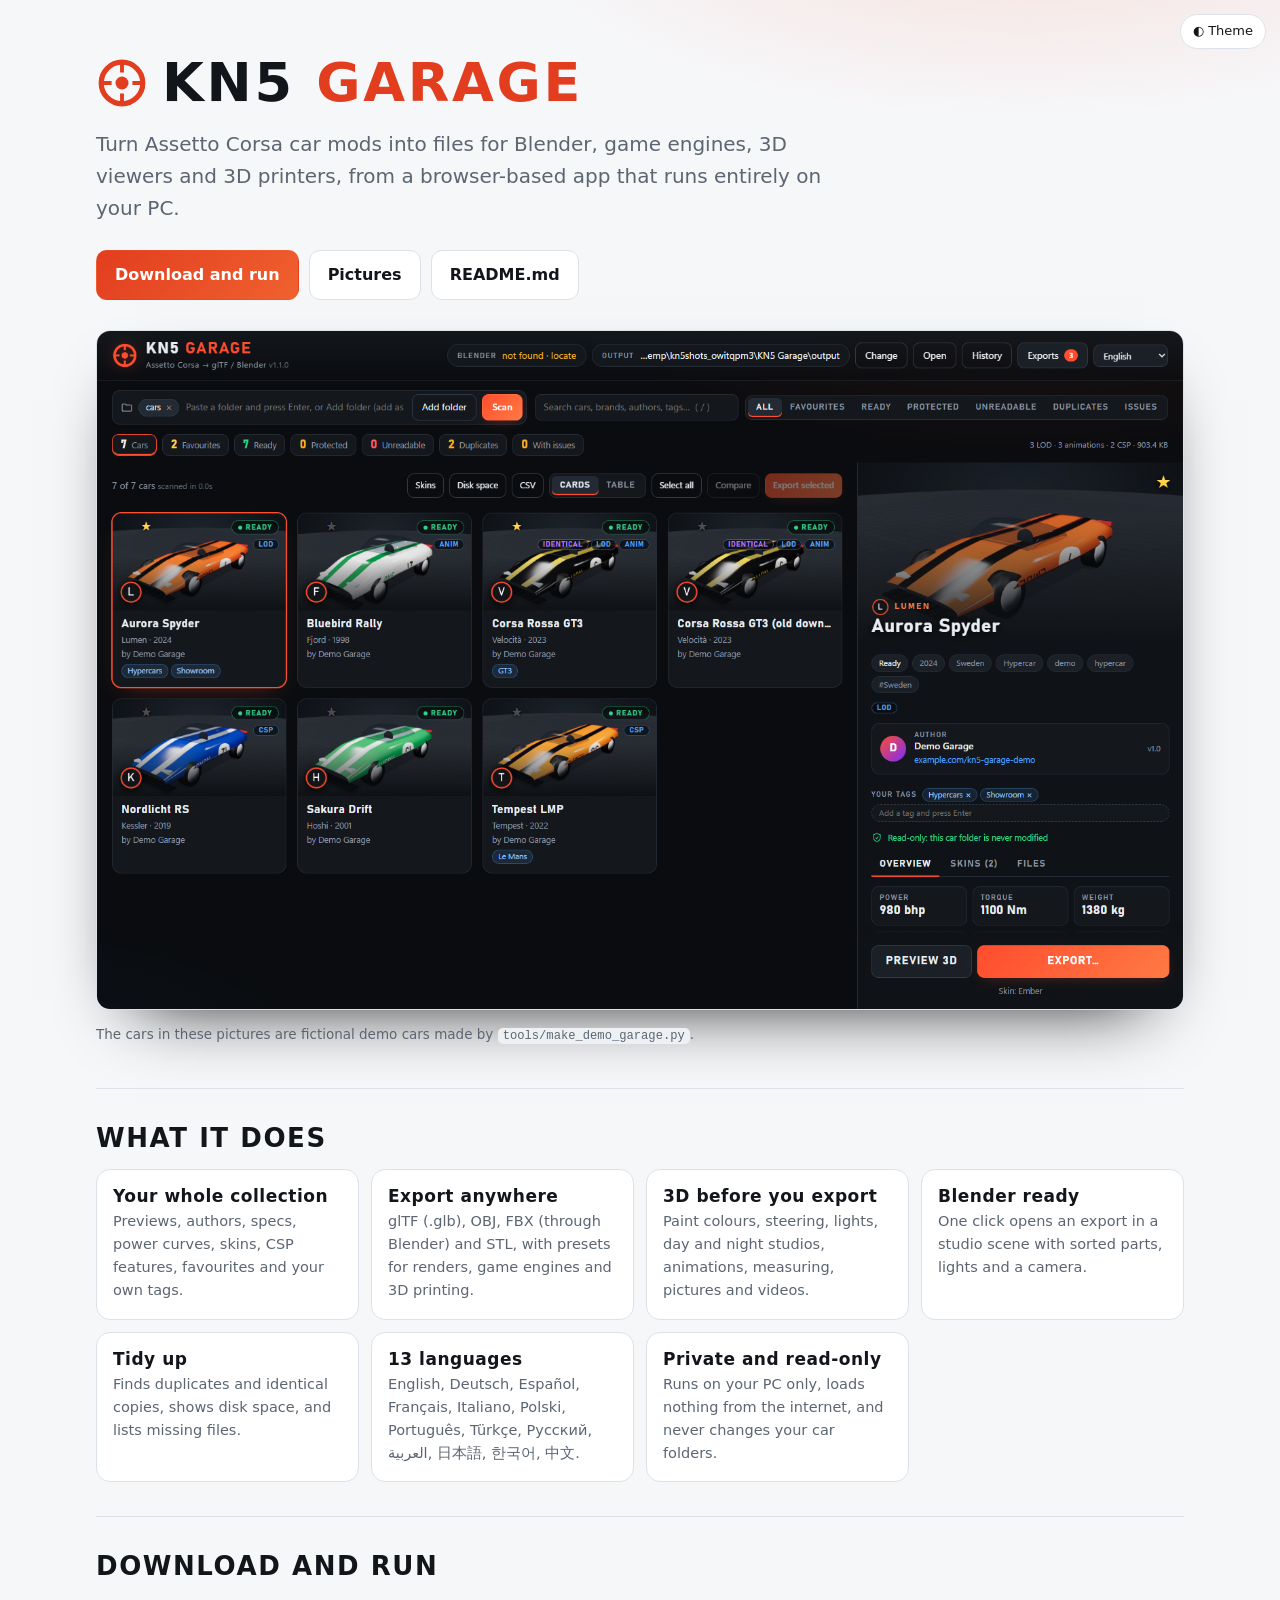
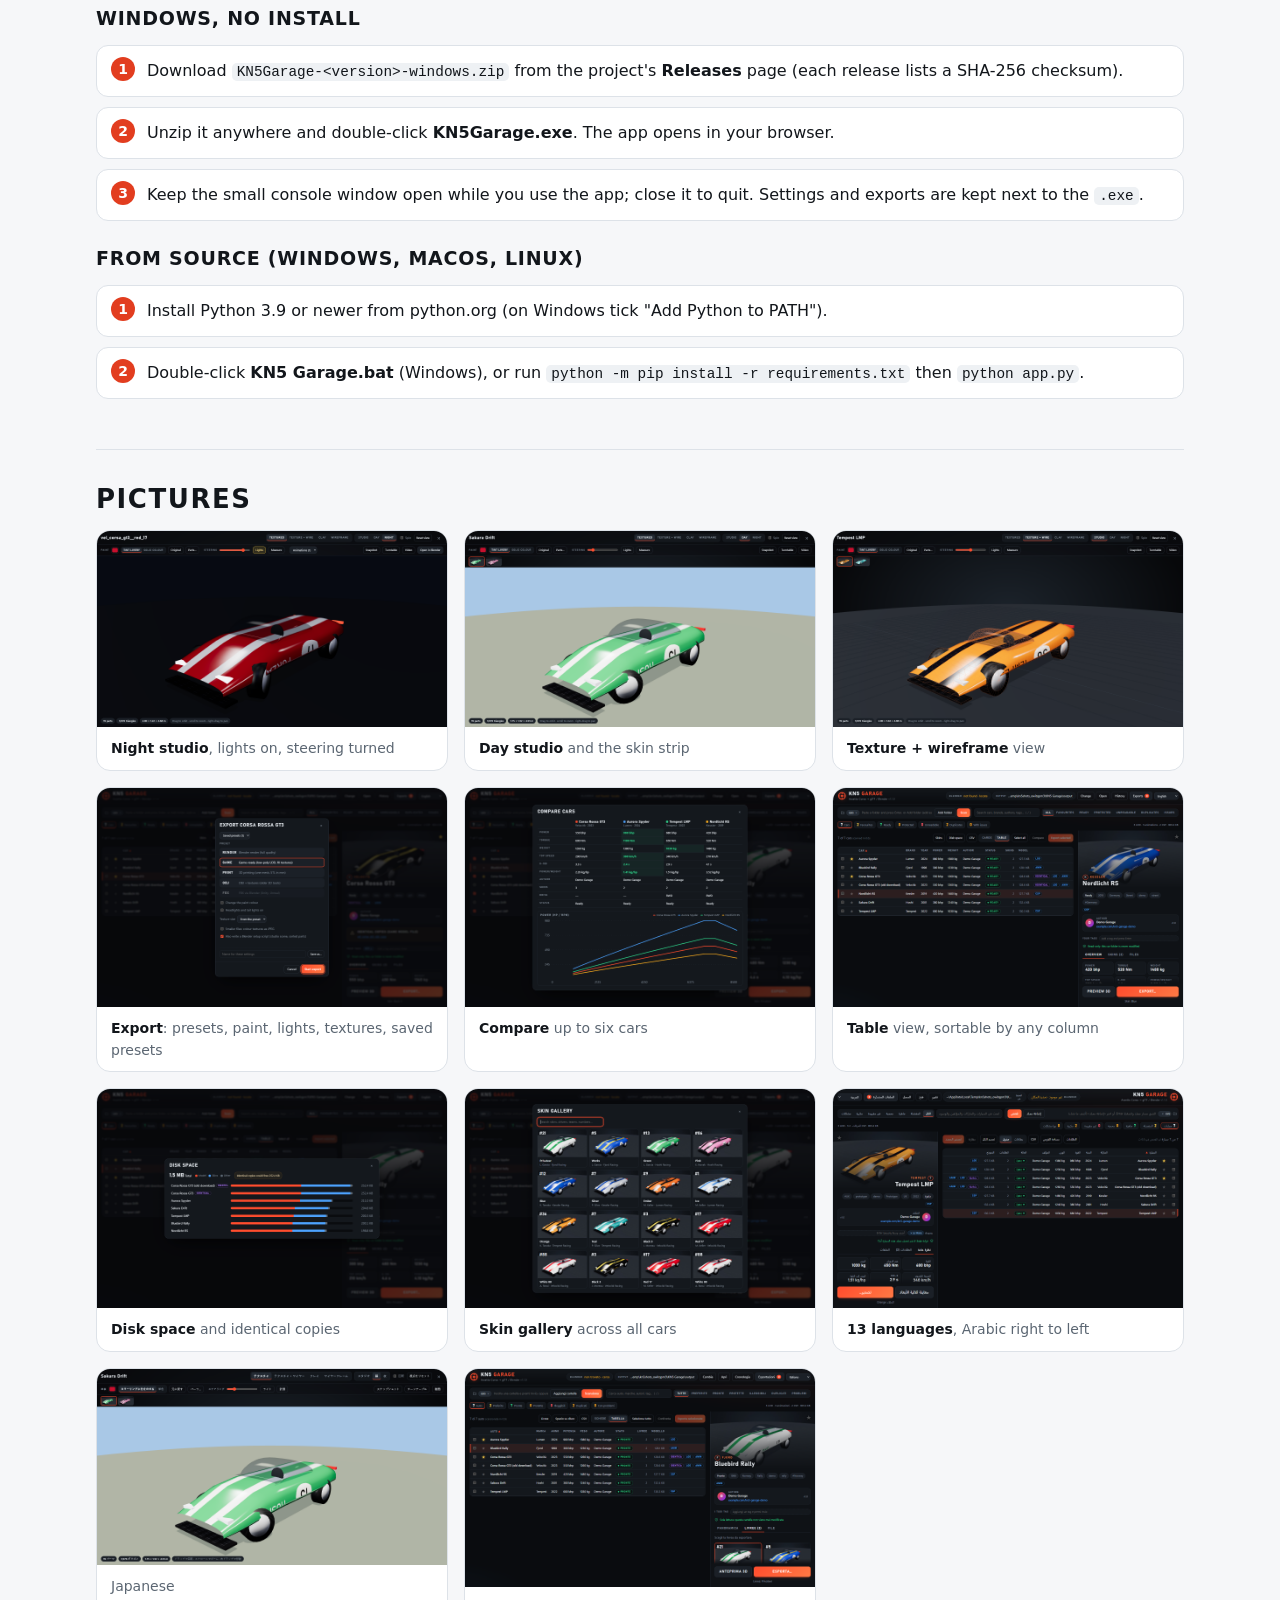
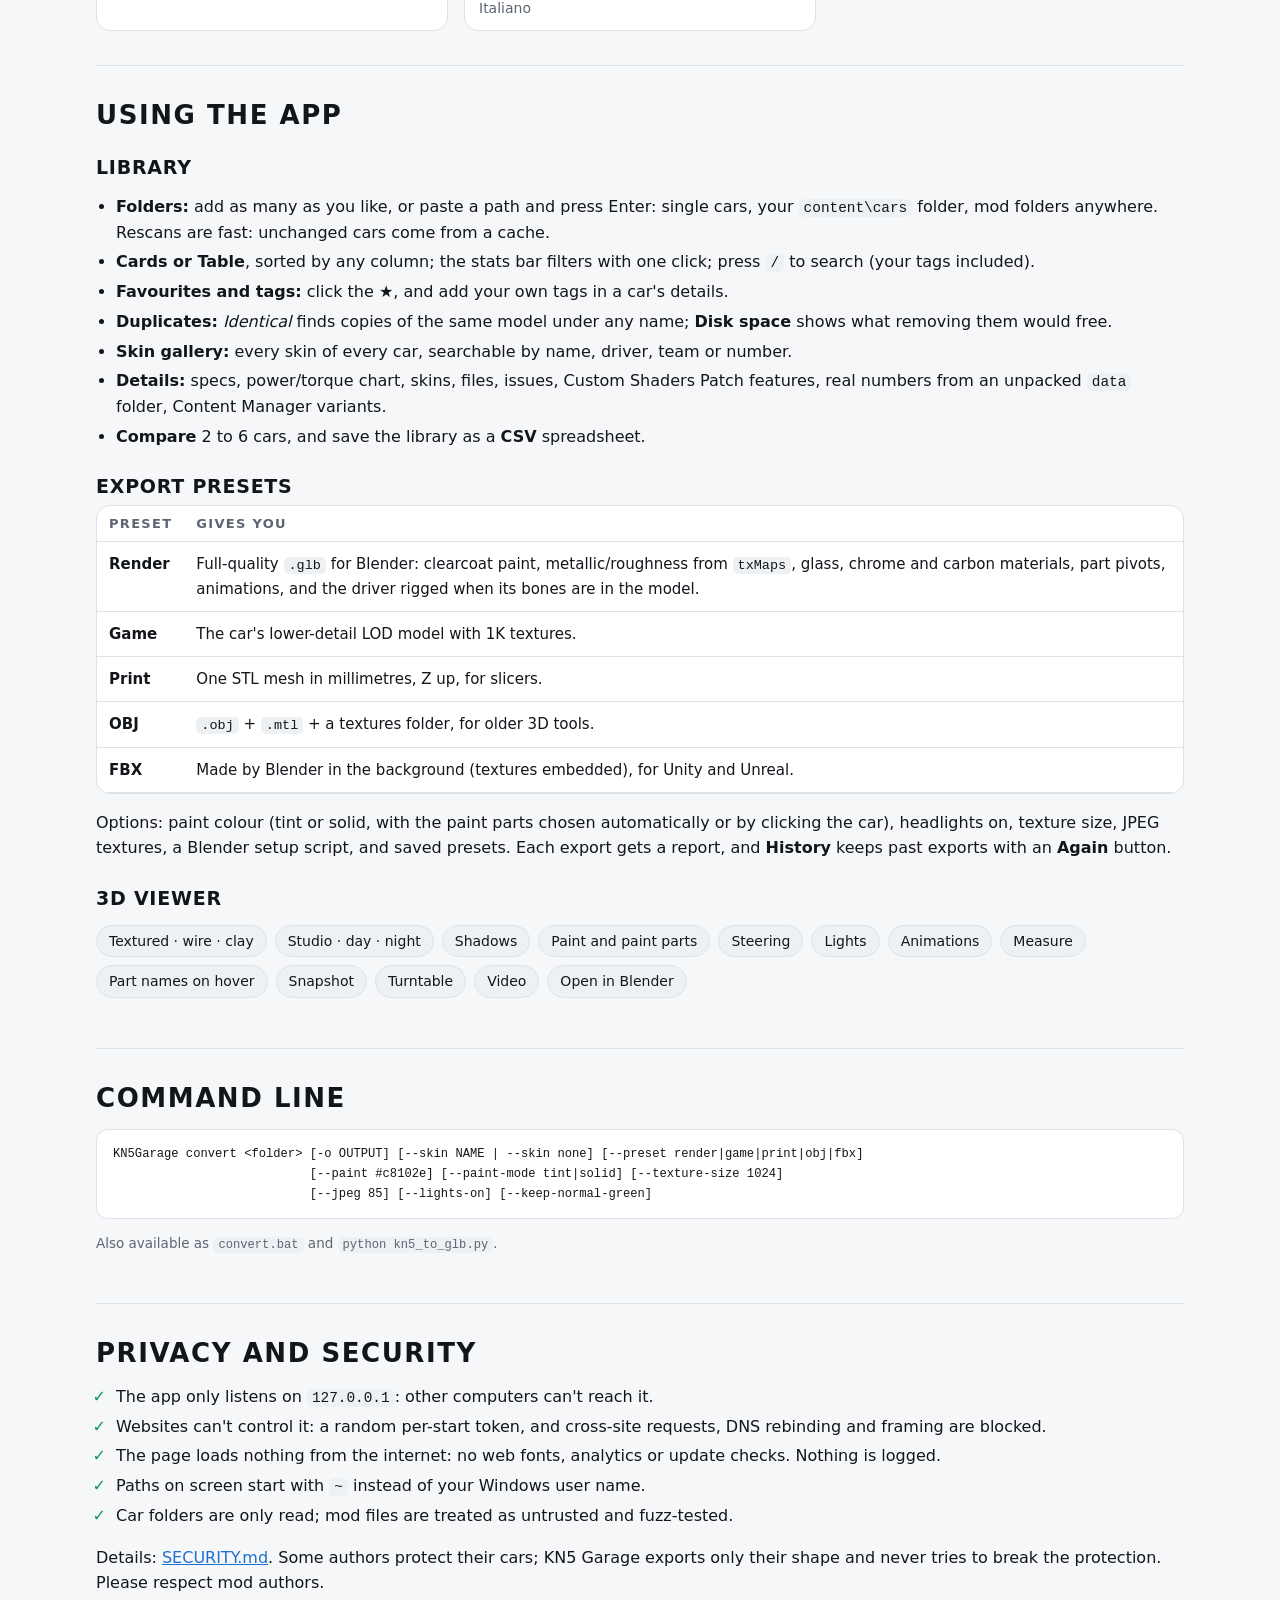
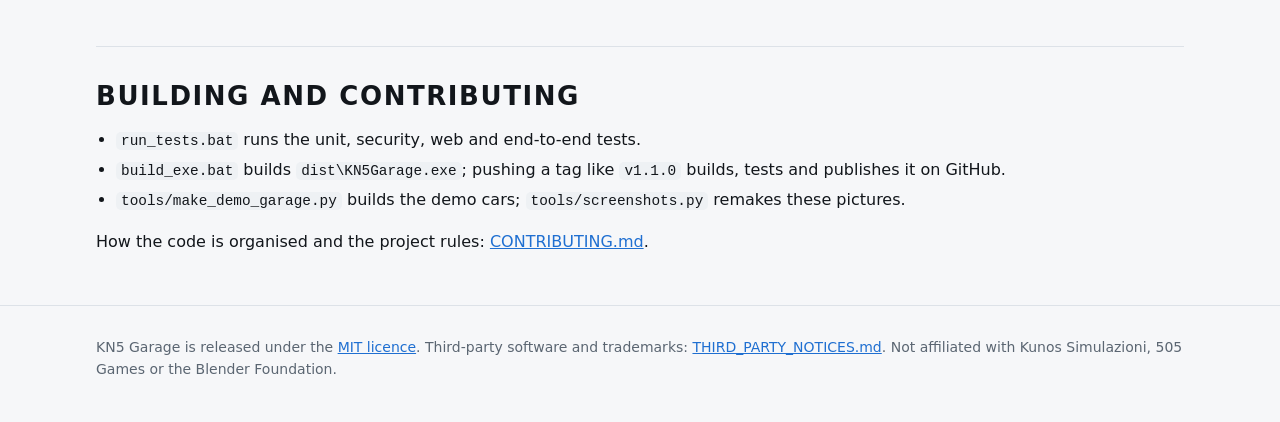
==== README.html @ 3648902e "KN5 Garage 1.1.0 Convert Assetto Corsa car mods (.kn5) to glTF, OBJ, FBX and STL with a local web ap" ====
<!doctype html>
<html lang="en">
<head>
  <meta charset="utf-8">
  <meta name="viewport" content="width=device-width, initial-scale=1">
  <title>KN5 Garage</title>
  <meta name="description" content="Turn Assetto Corsa car mods into files for Blender, game engines, 3D viewers and 3D printers, from a browser-based app that runs on your PC.">
  <link rel="icon" href="data:image/svg+xml,%3Csvg xmlns='http://www.w3.org/2000/svg' viewBox='0 0 32 32'%3E%3Ccircle cx='16' cy='16' r='13' fill='none' stroke='%23ff4d2e' stroke-width='4'/%3E%3Ccircle cx='16' cy='16' r='4' fill='%23ff4d2e'/%3E%3C/svg%3E">
  <style>
    :root {
      --bg: #0a0c0f; --surface: #14181d; --surface-2: #1b2027; --border: #262d36; --text: #e9eef3;
      --muted: #8a96a3; --accent: #ff4d2e; --accent-2: #ff7a45; --ok: #2fd38a; --blue: #4da3ff;
      --display: "Bahnschrift", "DIN Alternate", "Roboto Condensed", "Arial Narrow", "Segoe UI", system-ui, sans-serif;
      --body: "Segoe UI Variable Text", "Segoe UI", system-ui, -apple-system, sans-serif;
      color-scheme: dark;
    }
    @media (prefers-color-scheme: light) {
      :root:not([data-theme="dark"]) {
        --bg: #f6f7f9; --surface: #ffffff; --surface-2: #eef1f4; --border: #dde2e8; --text: #12161b;
        --muted: #5b6672; --accent: #e23d1f; --accent-2: #f0612f; --ok: #12965c; --blue: #1f6fd1; color-scheme: light;
      }
    }
    :root[data-theme="light"] {
      --bg: #f6f7f9; --surface: #ffffff; --surface-2: #eef1f4; --border: #dde2e8; --text: #12161b;
      --muted: #5b6672; --accent: #e23d1f; --accent-2: #f0612f; --ok: #12965c; --blue: #1f6fd1; color-scheme: light;
    }
    * { box-sizing: border-box; }
    body { margin: 0; background: var(--bg); color: var(--text); font: 16px/1.6 var(--body); }
    a { color: var(--blue); }
    code { font-family: Consolas, ui-monospace, monospace; font-size: .9em; background: var(--surface-2); padding: 1px 5px; border-radius: 5px; overflow-wrap: anywhere; }
    html, body { overflow-x: hidden; }
    main, header, footer { min-width: 0; }
    pre { background: var(--surface); border: 1px solid var(--border); border-radius: 12px; padding: 14px 16px; overflow-x: auto; font-size: 13.5px; line-height: 1.5; }
    pre code { background: none; padding: 0; }
    .wrap { max-width: 1120px; margin: 0 auto; padding: 0 16px; }
    header.hero {
      padding: 56px 0 28px;
      background: radial-gradient(900px 380px at 80% -10%, rgba(255, 77, 46, .16), transparent 60%),
                  radial-gradient(700px 300px at -10% 120%, rgba(77, 163, 255, .08), transparent 60%);
    }
    .brand { display: flex; align-items: center; gap: 14px; }
    .brand svg { width: 52px; height: 52px; color: var(--accent); flex: none; }
    h1 { font: 700 clamp(34px, 6vw, 54px)/1 var(--display); letter-spacing: .05em; margin: 0; }
    h1 span { color: var(--accent); }
    .tagline { font-size: clamp(17px, 2.4vw, 20px); color: var(--muted); max-width: 760px; margin: 18px 0 26px; }
    .cta { display: flex; flex-wrap: wrap; gap: 10px; }
    .btn { display: inline-flex; align-items: center; gap: 8px; padding: 11px 18px; border-radius: 11px; font-weight: 600; text-decoration: none; border: 1px solid var(--border); color: var(--text); background: var(--surface); }
    .btn.primary { background: linear-gradient(135deg, var(--accent), var(--accent-2)); border-color: transparent; color: #fff; }
    .shot-main { margin: 30px 0 8px; border-radius: 14px; overflow: hidden; border: 1px solid var(--border); box-shadow: 0 30px 70px -40px #000; }
    .shot-main img, .gallery img { display: block; width: 100%; height: auto; cursor: zoom-in; }
    .note { color: var(--muted); font-size: 13.5px; }
    section { padding: 34px 0; border-top: 1px solid var(--border); }
    h2 { font: 700 26px var(--display); letter-spacing: .06em; text-transform: uppercase; margin: 0 0 16px; }
    h3 { font: 700 19px var(--display); letter-spacing: .04em; text-transform: uppercase; margin: 26px 0 8px; }
    .features { display: grid; grid-template-columns: repeat(auto-fill, minmax(250px, 1fr)); gap: 12px; }
    .feature { background: var(--surface); border: 1px solid var(--border); border-radius: 14px; padding: 16px; }
    .feature b { display: block; font: 700 17px var(--display); letter-spacing: .03em; margin-bottom: 4px; }
    .feature p { margin: 0; color: var(--muted); font-size: 14.5px; }
    .gallery { display: grid; grid-template-columns: repeat(auto-fill, minmax(320px, 1fr)); gap: 16px; }
    .gallery figure { margin: 0; background: var(--surface); border: 1px solid var(--border); border-radius: 14px; overflow: hidden; }
    .gallery figcaption { padding: 10px 14px; font-size: 14px; color: var(--muted); }
    .gallery figcaption b { color: var(--text); }
    table { width: 100%; border-collapse: collapse; font-size: 15px; }
    th, td { text-align: left; padding: 10px 12px; border-bottom: 1px solid var(--border); vertical-align: top; }
    th { font: 700 13px var(--display); letter-spacing: .1em; text-transform: uppercase; color: var(--muted); }
    td:first-child { font-weight: 700; white-space: nowrap; }
    .table-wrap { overflow-x: auto; background: var(--surface); border: 1px solid var(--border); border-radius: 14px; }
    ul { padding-left: 20px; }
    li { margin: 4px 0; }
    .steps { counter-reset: s; list-style: none; padding: 0; display: grid; gap: 10px; }
    .steps li { counter-increment: s; background: var(--surface); border: 1px solid var(--border); border-radius: 12px; padding: 12px 14px 12px 50px; position: relative; margin: 0; }
    .steps li::before { content: counter(s); position: absolute; left: 14px; top: 11px; width: 24px; height: 24px; border-radius: 50%; background: var(--accent); color: #fff; font: 700 14px/24px var(--display); text-align: center; }
    .pill-list { display: flex; flex-wrap: wrap; gap: 8px; list-style: none; padding: 0; }
    .pill-list li { background: var(--surface-2); border: 1px solid var(--border); border-radius: 999px; padding: 4px 12px; font-size: 14px; margin: 0; }
    .security li::marker { content: "✓  "; color: var(--ok); }
    footer { padding: 30px 0 50px; color: var(--muted); font-size: 14px; border-top: 1px solid var(--border); }
    .theme-toggle { position: fixed; top: 14px; right: 14px; z-index: 5; background: var(--surface); color: var(--text); border: 1px solid var(--border); border-radius: 999px; padding: 6px 12px; cursor: pointer; font: inherit; font-size: 13px; }
    .lightbox { position: fixed; inset: 0; z-index: 10; background: rgba(0, 0, 0, .86); display: grid; place-items: center; padding: 16px; cursor: zoom-out; }
    .lightbox img { max-width: 100%; max-height: 100%; border-radius: 10px; }
    [hidden] { display: none !important; }
    @media (max-width: 600px) {
      .gallery { grid-template-columns: 1fr; }
      td:first-child { white-space: normal; }
      header.hero { padding-top: 40px; }
    }
  </style>
</head>
<body>
  <button class="theme-toggle" id="themeToggle" type="button" aria-label="Switch light or dark theme">◐ Theme</button>

  <header class="hero">
    <div class="wrap">
      <div class="brand">
        <svg viewBox="0 0 40 40" aria-hidden="true">
          <circle cx="20" cy="20" r="16" fill="none" stroke="currentColor" stroke-width="4"/>
          <circle cx="20" cy="20" r="5" fill="currentColor"/>
          <path d="M20 4v8M20 28v8M4 20h8M28 20h8" stroke="currentColor" stroke-width="3"/>
        </svg>
        <h1>KN5 <span>GARAGE</span></h1>
      </div>
      <p class="tagline">Turn Assetto Corsa car mods into files for Blender, game engines, 3D viewers and 3D printers,
        from a browser-based app that runs entirely on your PC.</p>
      <div class="cta">
        <a class="btn primary" href="#run">Download and run</a>
        <a class="btn" href="#pictures">Pictures</a>
        <a class="btn" href="README.md">README.md</a>
      </div>
      <figure class="shot-main">
        <img src="docs/screenshots/library.png" alt="The library: cards with previews, favourites, tags, duplicate and issue badges, and the details of the selected car" width="1600" height="1000">
      </figure>
      <p class="note">The cars in these pictures are fictional demo cars made by <code>tools/make_demo_garage.py</code>.</p>
    </div>
  </header>

  <main class="wrap">
    <section>
      <h2>What it does</h2>
      <div class="features">
        <div class="feature"><b>Your whole collection</b><p>Previews, authors, specs, power curves, skins, CSP features, favourites and your own tags.</p></div>
        <div class="feature"><b>Export anywhere</b><p>glTF (.glb), OBJ, FBX (through Blender) and STL, with presets for renders, game engines and 3D printing.</p></div>
        <div class="feature"><b>3D before you export</b><p>Paint colours, steering, lights, day and night studios, animations, measuring, pictures and videos.</p></div>
        <div class="feature"><b>Blender ready</b><p>One click opens an export in a studio scene with sorted parts, lights and a camera.</p></div>
        <div class="feature"><b>Tidy up</b><p>Finds duplicates and identical copies, shows disk space, and lists missing files.</p></div>
        <div class="feature"><b>13 languages</b><p>English, Deutsch, Español, Français, Italiano, Polski, Português, Türkçe, Русский, العربية, 日本語, 한국어, 中文.</p></div>
        <div class="feature"><b>Private and read-only</b><p>Runs on your PC only, loads nothing from the internet, and never changes your car folders.</p></div>
      </div>
    </section>

    <section id="run">
      <h2>Download and run</h2>
      <h3>Windows, no install</h3>
      <ol class="steps">
        <li>Download <code>KN5Garage-&lt;version&gt;-windows.zip</code> from the project's <b>Releases</b> page (each release lists a SHA-256 checksum).</li>
        <li>Unzip it anywhere and double-click <b>KN5Garage.exe</b>. The app opens in your browser.</li>
        <li>Keep the small console window open while you use the app; close it to quit. Settings and exports are kept next to the <code>.exe</code>.</li>
      </ol>
      <h3>From source (Windows, macOS, Linux)</h3>
      <ol class="steps">
        <li>Install Python 3.9 or newer from python.org (on Windows tick "Add Python to PATH").</li>
        <li>Double-click <b>KN5 Garage.bat</b> (Windows), or run <code>python -m pip install -r requirements.txt</code> then <code>python app.py</code>.</li>
      </ol>
    </section>

    <section id="pictures">
      <h2>Pictures</h2>
      <div class="gallery">
        <figure><img src="docs/screenshots/viewer-night.png" alt="3D viewer at night with the lights on and the front wheels turned" width="1600" height="900" loading="lazy"><figcaption><b>Night studio</b>, lights on, steering turned</figcaption></figure>
        <figure><img src="docs/screenshots/viewer-day.png" alt="3D viewer in daylight with the skin strip" width="1600" height="900" loading="lazy"><figcaption><b>Day studio</b> and the skin strip</figcaption></figure>
        <figure><img src="docs/screenshots/viewer-wire.png" alt="Texture and wireframe view" width="1600" height="900" loading="lazy"><figcaption><b>Texture + wireframe</b> view</figcaption></figure>
        <figure><img src="docs/screenshots/export.png" alt="The export dialog with presets and options" width="1600" height="1000" loading="lazy"><figcaption><b>Export</b>: presets, paint, lights, textures, saved presets</figcaption></figure>
        <figure><img src="docs/screenshots/compare.png" alt="Comparing four cars: specs with the best values highlighted and their power curves" width="1600" height="1000" loading="lazy"><figcaption><b>Compare</b> up to six cars</figcaption></figure>
        <figure><img src="docs/screenshots/table.png" alt="The sortable library table" width="1600" height="1000" loading="lazy"><figcaption><b>Table</b> view, sortable by any column</figcaption></figure>
        <figure><img src="docs/screenshots/disk-space.png" alt="Disk space per car, and what identical copies waste" width="1600" height="1000" loading="lazy"><figcaption><b>Disk space</b> and identical copies</figcaption></figure>
        <figure><img src="docs/screenshots/skin-gallery.png" alt="All skins of all cars in one searchable gallery" width="1600" height="1000" loading="lazy"><figcaption><b>Skin gallery</b> across all cars</figcaption></figure>
        <figure><img src="docs/screenshots/arabic.png" alt="The app in Arabic, laid out right to left" width="1600" height="1000" loading="lazy"><figcaption><b>13 languages</b>, Arabic right to left</figcaption></figure>
        <figure><img src="docs/screenshots/japanese.png" alt="The 3D viewer in Japanese" width="1600" height="900" loading="lazy"><figcaption>Japanese</figcaption></figure>
        <figure><img src="docs/screenshots/italiano.png" alt="The app in Italian" width="1600" height="1000" loading="lazy"><figcaption>Italiano</figcaption></figure>
      </div>
    </section>

    <section>
      <h2>Using the app</h2>
      <h3>Library</h3>
      <ul>
        <li><b>Folders:</b> add as many as you like, or paste a path and press Enter: single cars, your <code>content\cars</code> folder, mod folders anywhere. Rescans are fast: unchanged cars come from a cache.</li>
        <li><b>Cards or Table</b>, sorted by any column; the stats bar filters with one click; press <code>/</code> to search (your tags included).</li>
        <li><b>Favourites and tags:</b> click the ★, and add your own tags in a car's details.</li>
        <li><b>Duplicates:</b> <i>Identical</i> finds copies of the same model under any name; <b>Disk space</b> shows what removing them would free.</li>
        <li><b>Skin gallery:</b> every skin of every car, searchable by name, driver, team or number.</li>
        <li><b>Details:</b> specs, power/torque chart, skins, files, issues, Custom Shaders Patch features, real numbers from an unpacked <code>data</code> folder, Content Manager variants.</li>
        <li><b>Compare</b> 2 to 6 cars, and save the library as a <b>CSV</b> spreadsheet.</li>
      </ul>
      <h3>Export presets</h3>
      <div class="table-wrap">
        <table>
          <thead><tr><th>Preset</th><th>Gives you</th></tr></thead>
          <tbody>
            <tr><td>Render</td><td>Full-quality <code>.glb</code> for Blender: clearcoat paint, metallic/roughness from <code>txMaps</code>, glass, chrome and carbon materials, part pivots, animations, and the driver rigged when its bones are in the model.</td></tr>
            <tr><td>Game</td><td>The car's lower-detail LOD model with 1K textures.</td></tr>
            <tr><td>Print</td><td>One STL mesh in millimetres, Z up, for slicers.</td></tr>
            <tr><td>OBJ</td><td><code>.obj</code> + <code>.mtl</code> + a textures folder, for older 3D tools.</td></tr>
            <tr><td>FBX</td><td>Made by Blender in the background (textures embedded), for Unity and Unreal.</td></tr>
          </tbody>
        </table>
      </div>
      <p>Options: paint colour (tint or solid, with the paint parts chosen automatically or by clicking the car),
        headlights on, texture size, JPEG textures, a Blender setup script, and saved presets.
        Each export gets a report, and <b>History</b> keeps past exports with an <b>Again</b> button.</p>
      <h3>3D viewer</h3>
      <ul class="pill-list">
        <li>Textured · wire · clay</li><li>Studio · day · night</li><li>Shadows</li><li>Paint and paint parts</li>
        <li>Steering</li><li>Lights</li><li>Animations</li><li>Measure</li><li>Part names on hover</li>
        <li>Snapshot</li><li>Turntable</li><li>Video</li><li>Open in Blender</li>
      </ul>
    </section>

    <section>
      <h2>Command line</h2>
<pre><code>KN5Garage convert &lt;folder&gt; [-o OUTPUT] [--skin NAME | --skin none] [--preset render|game|print|obj|fbx]
                           [--paint #c8102e] [--paint-mode tint|solid] [--texture-size 1024]
                           [--jpeg 85] [--lights-on] [--keep-normal-green]</code></pre>
      <p class="note">Also available as <code>convert.bat</code> and <code>python kn5_to_glb.py</code>.</p>
    </section>

    <section>
      <h2>Privacy and security</h2>
      <ul class="security">
        <li>The app only listens on <code>127.0.0.1</code>: other computers can't reach it.</li>
        <li>Websites can't control it: a random per-start token, and cross-site requests, DNS rebinding and framing are blocked.</li>
        <li>The page loads nothing from the internet: no web fonts, analytics or update checks. Nothing is logged.</li>
        <li>Paths on screen start with <code>~</code> instead of your Windows user name.</li>
        <li>Car folders are only read; mod files are treated as untrusted and fuzz-tested.</li>
      </ul>
      <p>Details: <a href="SECURITY.md">SECURITY.md</a>. Some authors protect their cars; KN5 Garage exports only their shape and never tries to break the protection. Please respect mod authors.</p>
    </section>

    <section>
      <h2>Building and contributing</h2>
      <ul>
        <li><code>run_tests.bat</code> runs the unit, security, web and end-to-end tests.</li>
        <li><code>build_exe.bat</code> builds <code>dist\KN5Garage.exe</code>; pushing a tag like <code>v1.1.0</code> builds, tests and publishes it on GitHub.</li>
        <li><code>tools/make_demo_garage.py</code> builds the demo cars; <code>tools/screenshots.py</code> remakes these pictures.</li>
      </ul>
      <p>How the code is organised and the project rules: <a href="CONTRIBUTING.md">CONTRIBUTING.md</a>.</p>
    </section>
  </main>

  <footer>
    <div class="wrap">
      KN5 Garage is released under the <a href="LICENSE">MIT licence</a>. Third-party software and trademarks:
      <a href="THIRD_PARTY_NOTICES.md">THIRD_PARTY_NOTICES.md</a>. Not affiliated with Kunos Simulazioni, 505 Games or the Blender Foundation.
    </div>
  </footer>

  <div class="lightbox" id="lightbox" hidden><img id="lightboxImg" alt=""></div>

  <script>
    // Click a picture to see it full size; click again or press Esc to close.
    const box = document.getElementById('lightbox');
    const boxImg = document.getElementById('lightboxImg');
    document.querySelectorAll('.shot-main img, .gallery img').forEach((img) => {
      img.addEventListener('click', () => { boxImg.src = img.src; boxImg.alt = img.alt; box.hidden = false; });
    });
    box.addEventListener('click', () => { box.hidden = true; });
    document.addEventListener('keydown', (e) => { if (e.key === 'Escape') box.hidden = true; });
    // Light / dark theme: follows the system, the button switches it (remembered when possible)
    const root = document.documentElement;
    try { const saved = localStorage.getItem('kn5-readme-theme'); if (saved) root.dataset.theme = saved; } catch (e) { /* private mode */ }
    document.getElementById('themeToggle').addEventListener('click', () => {
      const dark = root.dataset.theme ? root.dataset.theme === 'dark' : matchMedia('(prefers-color-scheme: dark)').matches;
      root.dataset.theme = dark ? 'light' : 'dark';
      try { localStorage.setItem('kn5-readme-theme', root.dataset.theme); } catch (e) { /* private mode */ }
    });
  </script>
</body>
</html>
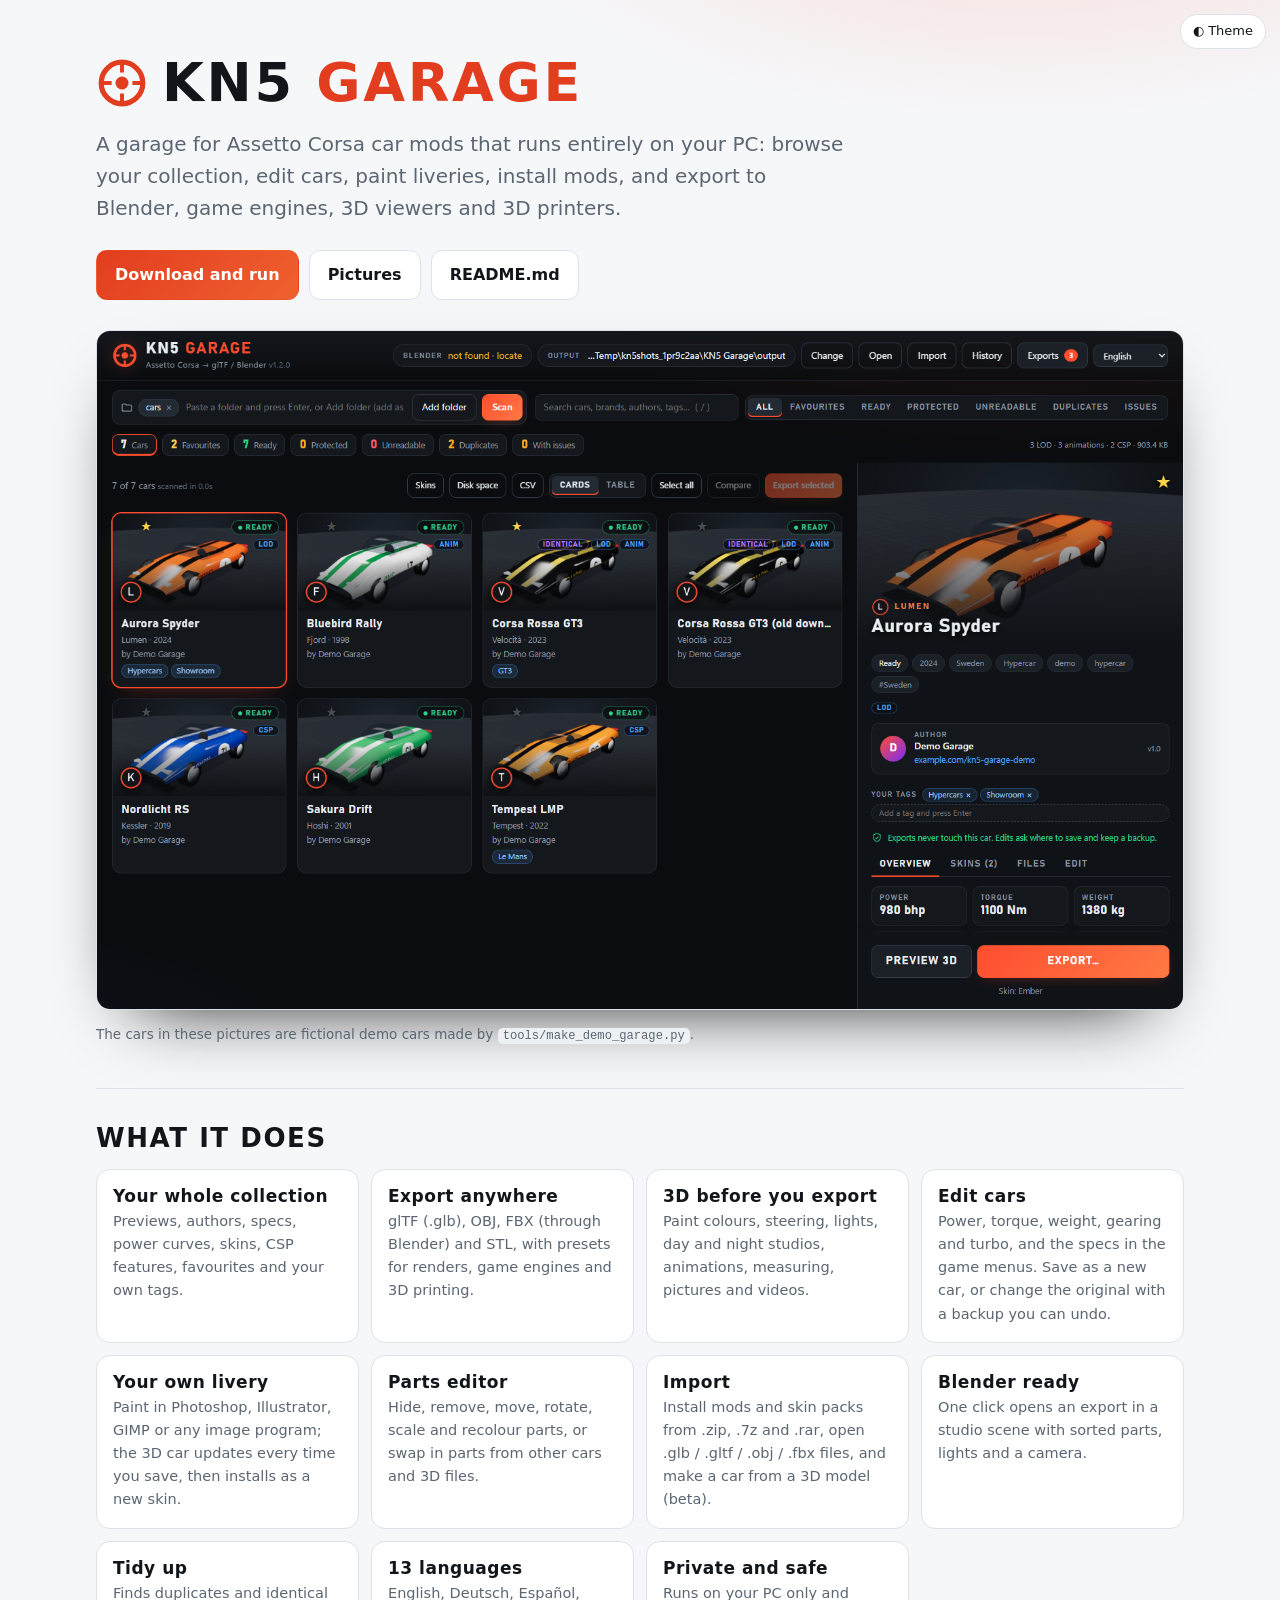
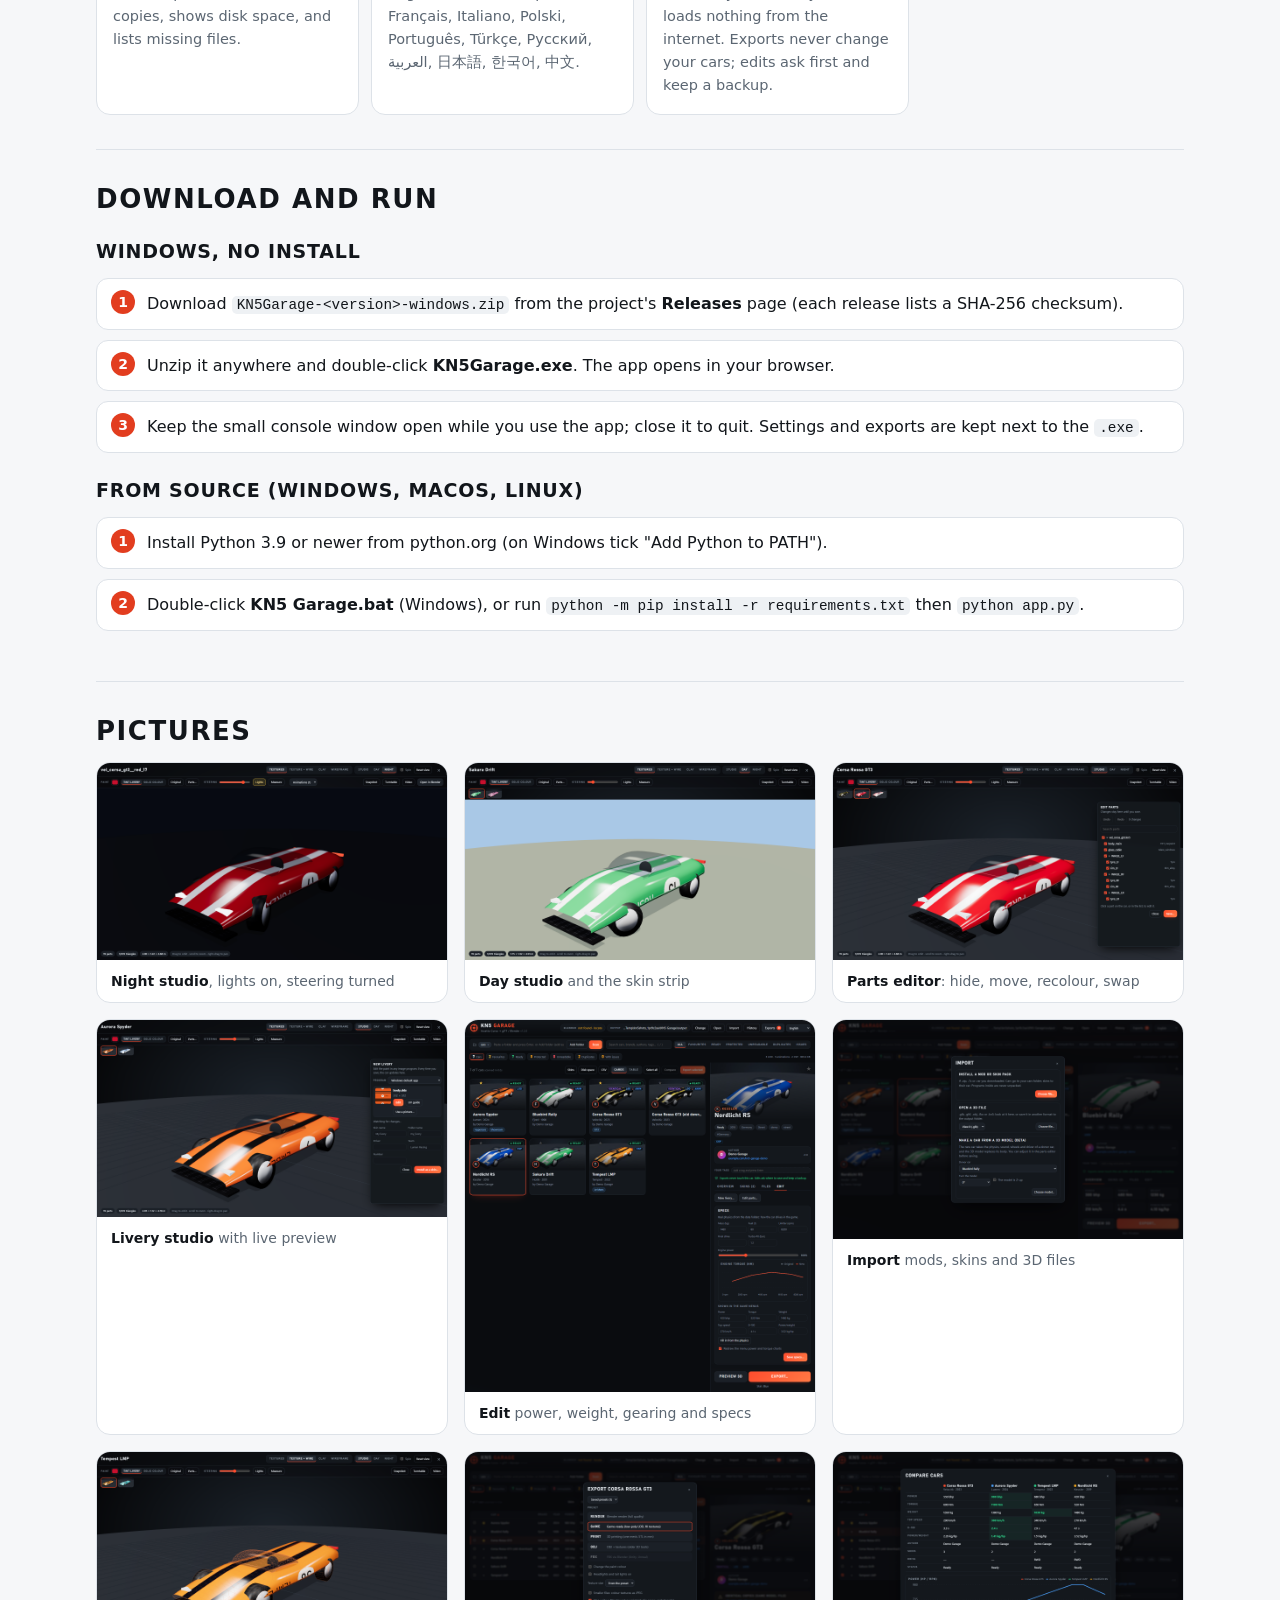
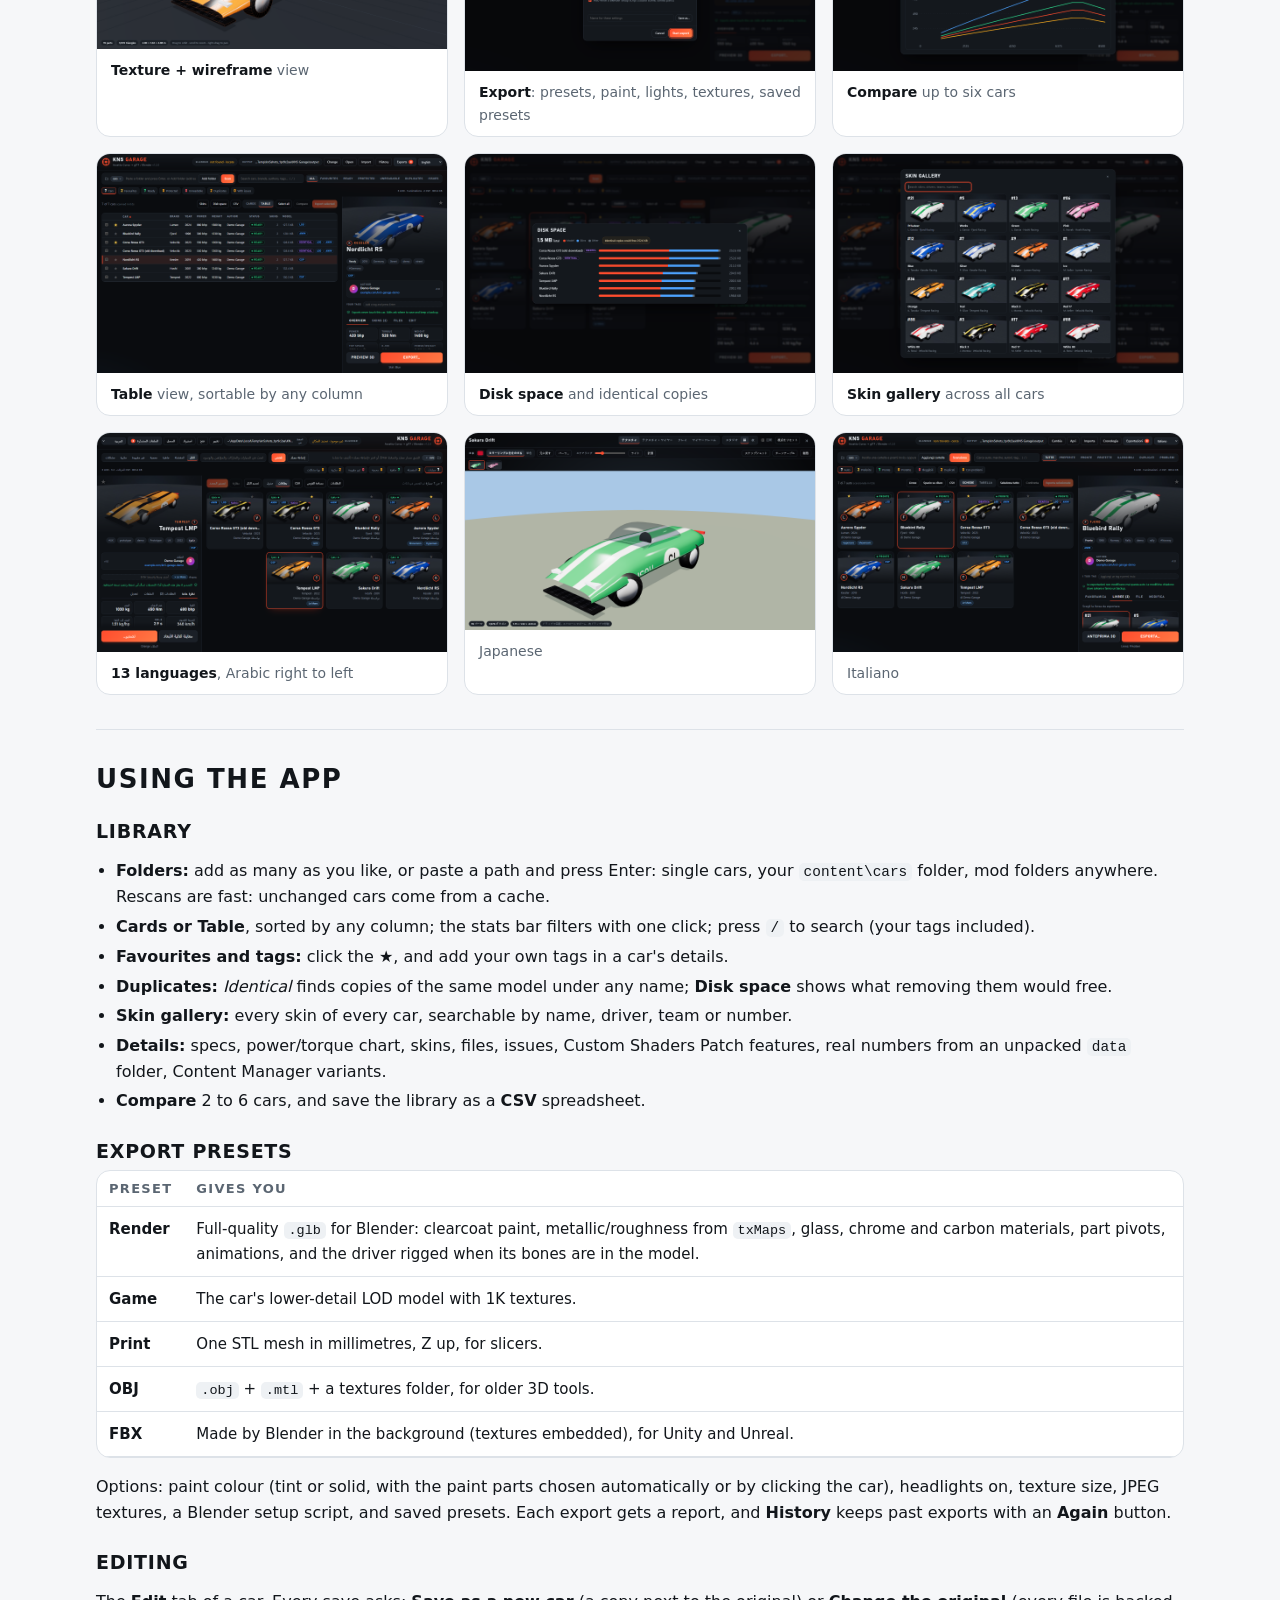
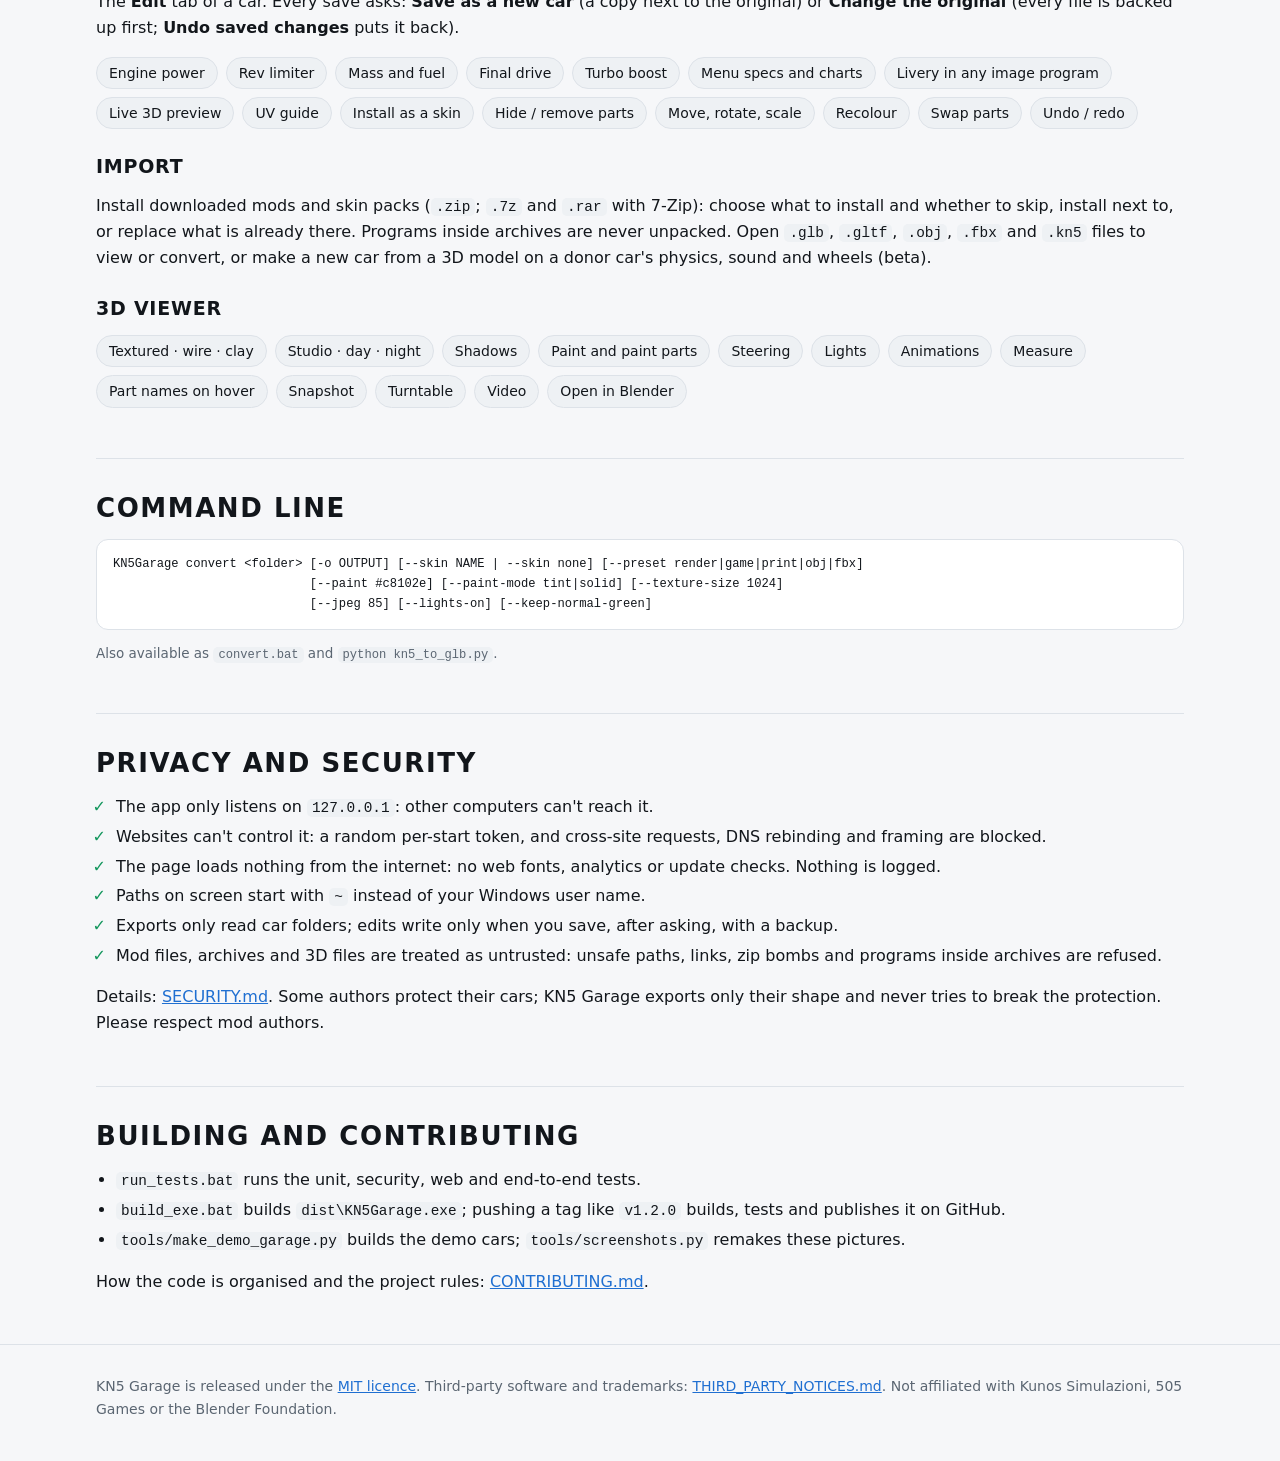
==== commit 7937067b: "KN5 Garage 1.2.0: edit cars, livery studio, parts editor, import - Edit tab: physics (mass, fuel, li" ====
--- a/README.html
+++ b/README.html
@@ -98,8 +98,8 @@
         </svg>
         <h1>KN5 <span>GARAGE</span></h1>
       </div>
-      <p class="tagline">Turn Assetto Corsa car mods into files for Blender, game engines, 3D viewers and 3D printers,
-        from a browser-based app that runs entirely on your PC.</p>
+      <p class="tagline">A garage for Assetto Corsa car mods that runs entirely on your PC: browse your collection,
+        edit cars, paint liveries, install mods, and export to Blender, game engines, 3D viewers and 3D printers.</p>
       <div class="cta">
         <a class="btn primary" href="#run">Download and run</a>
         <a class="btn" href="#pictures">Pictures</a>
@@ -119,10 +119,14 @@
         <div class="feature"><b>Your whole collection</b><p>Previews, authors, specs, power curves, skins, CSP features, favourites and your own tags.</p></div>
         <div class="feature"><b>Export anywhere</b><p>glTF (.glb), OBJ, FBX (through Blender) and STL, with presets for renders, game engines and 3D printing.</p></div>
         <div class="feature"><b>3D before you export</b><p>Paint colours, steering, lights, day and night studios, animations, measuring, pictures and videos.</p></div>
+        <div class="feature"><b>Edit cars</b><p>Power, torque, weight, gearing and turbo, and the specs in the game menus. Save as a new car, or change the original with a backup you can undo.</p></div>
+        <div class="feature"><b>Your own livery</b><p>Paint in Photoshop, Illustrator, GIMP or any image program; the 3D car updates every time you save, then installs as a new skin.</p></div>
+        <div class="feature"><b>Parts editor</b><p>Hide, remove, move, rotate, scale and recolour parts, or swap in parts from other cars and 3D files.</p></div>
+        <div class="feature"><b>Import</b><p>Install mods and skin packs from .zip, .7z and .rar, open .glb / .gltf / .obj / .fbx files, and make a car from a 3D model (beta).</p></div>
         <div class="feature"><b>Blender ready</b><p>One click opens an export in a studio scene with sorted parts, lights and a camera.</p></div>
         <div class="feature"><b>Tidy up</b><p>Finds duplicates and identical copies, shows disk space, and lists missing files.</p></div>
         <div class="feature"><b>13 languages</b><p>English, Deutsch, Español, Français, Italiano, Polski, Português, Türkçe, Русский, العربية, 日本語, 한국어, 中文.</p></div>
-        <div class="feature"><b>Private and read-only</b><p>Runs on your PC only, loads nothing from the internet, and never changes your car folders.</p></div>
+        <div class="feature"><b>Private and safe</b><p>Runs on your PC only and loads nothing from the internet. Exports never change your cars; edits ask first and keep a backup.</p></div>
       </div>
     </section>
 
@@ -146,6 +150,10 @@
       <div class="gallery">
         <figure><img src="docs/screenshots/viewer-night.png" alt="3D viewer at night with the lights on and the front wheels turned" width="1600" height="900" loading="lazy"><figcaption><b>Night studio</b>, lights on, steering turned</figcaption></figure>
         <figure><img src="docs/screenshots/viewer-day.png" alt="3D viewer in daylight with the skin strip" width="1600" height="900" loading="lazy"><figcaption><b>Day studio</b> and the skin strip</figcaption></figure>
+        <figure><img src="docs/screenshots/parts-editor.png" alt="The parts editor: a part selected on the car, with move, colour and swap tools" width="1600" height="900" loading="lazy"><figcaption><b>Parts editor</b>: hide, move, recolour, swap</figcaption></figure>
+        <figure><img src="docs/screenshots/livery.png" alt="The livery studio: paint textures to edit in an image program, with a live 3D preview" width="1600" height="900" loading="lazy"><figcaption><b>Livery studio</b> with live preview</figcaption></figure>
+        <figure><img src="docs/screenshots/edit.png" alt="The Edit tab: physics, menu specs and power curve" width="1600" height="1700" loading="lazy"><figcaption><b>Edit</b> power, weight, gearing and specs</figcaption></figure>
+        <figure><img src="docs/screenshots/import.png" alt="Import: mods, skin packs, 3D files, and a car from a 3D model" width="1600" height="1000" loading="lazy"><figcaption><b>Import</b> mods, skins and 3D files</figcaption></figure>
         <figure><img src="docs/screenshots/viewer-wire.png" alt="Texture and wireframe view" width="1600" height="900" loading="lazy"><figcaption><b>Texture + wireframe</b> view</figcaption></figure>
         <figure><img src="docs/screenshots/export.png" alt="The export dialog with presets and options" width="1600" height="1000" loading="lazy"><figcaption><b>Export</b>: presets, paint, lights, textures, saved presets</figcaption></figure>
         <figure><img src="docs/screenshots/compare.png" alt="Comparing four cars: specs with the best values highlighted and their power curves" width="1600" height="1000" loading="lazy"><figcaption><b>Compare</b> up to six cars</figcaption></figure>
@@ -186,6 +194,21 @@
       <p>Options: paint colour (tint or solid, with the paint parts chosen automatically or by clicking the car),
         headlights on, texture size, JPEG textures, a Blender setup script, and saved presets.
         Each export gets a report, and <b>History</b> keeps past exports with an <b>Again</b> button.</p>
+      <h3>Editing</h3>
+      <p>The <b>Edit</b> tab of a car. Every save asks: <b>Save as a new car</b> (a copy next to the original) or
+        <b>Change the original</b> (every file is backed up first; <b>Undo saved changes</b> puts it back).</p>
+      <ul class="pill-list">
+        <li>Engine power</li><li>Rev limiter</li><li>Mass and fuel</li><li>Final drive</li><li>Turbo boost</li>
+        <li>Menu specs and charts</li><li>Livery in any image program</li><li>Live 3D preview</li><li>UV guide</li>
+        <li>Install as a skin</li><li>Hide / remove parts</li><li>Move, rotate, scale</li><li>Recolour</li>
+        <li>Swap parts</li><li>Undo / redo</li>
+      </ul>
+      <h3>Import</h3>
+      <p>Install downloaded mods and skin packs (<code>.zip</code>; <code>.7z</code> and <code>.rar</code> with 7-Zip):
+        choose what to install and whether to skip, install next to, or replace what is already there.
+        Programs inside archives are never unpacked. Open <code>.glb</code>, <code>.gltf</code>, <code>.obj</code>,
+        <code>.fbx</code> and <code>.kn5</code> files to view or convert, or make a new car from a 3D model on a donor
+        car's physics, sound and wheels (beta).</p>
       <h3>3D viewer</h3>
       <ul class="pill-list">
         <li>Textured · wire · clay</li><li>Studio · day · night</li><li>Shadows</li><li>Paint and paint parts</li>
@@ -209,7 +232,8 @@
         <li>Websites can't control it: a random per-start token, and cross-site requests, DNS rebinding and framing are blocked.</li>
         <li>The page loads nothing from the internet: no web fonts, analytics or update checks. Nothing is logged.</li>
         <li>Paths on screen start with <code>~</code> instead of your Windows user name.</li>
-        <li>Car folders are only read; mod files are treated as untrusted and fuzz-tested.</li>
+        <li>Exports only read car folders; edits write only when you save, after asking, with a backup.</li>
+        <li>Mod files, archives and 3D files are treated as untrusted: unsafe paths, links, zip bombs and programs inside archives are refused.</li>
       </ul>
       <p>Details: <a href="SECURITY.md">SECURITY.md</a>. Some authors protect their cars; KN5 Garage exports only their shape and never tries to break the protection. Please respect mod authors.</p>
     </section>
@@ -218,7 +242,7 @@
       <h2>Building and contributing</h2>
       <ul>
         <li><code>run_tests.bat</code> runs the unit, security, web and end-to-end tests.</li>
-        <li><code>build_exe.bat</code> builds <code>dist\KN5Garage.exe</code>; pushing a tag like <code>v1.1.0</code> builds, tests and publishes it on GitHub.</li>
+        <li><code>build_exe.bat</code> builds <code>dist\KN5Garage.exe</code>; pushing a tag like <code>v1.2.0</code> builds, tests and publishes it on GitHub.</li>
         <li><code>tools/make_demo_garage.py</code> builds the demo cars; <code>tools/screenshots.py</code> remakes these pictures.</li>
       </ul>
       <p>How the code is organised and the project rules: <a href="CONTRIBUTING.md">CONTRIBUTING.md</a>.</p>
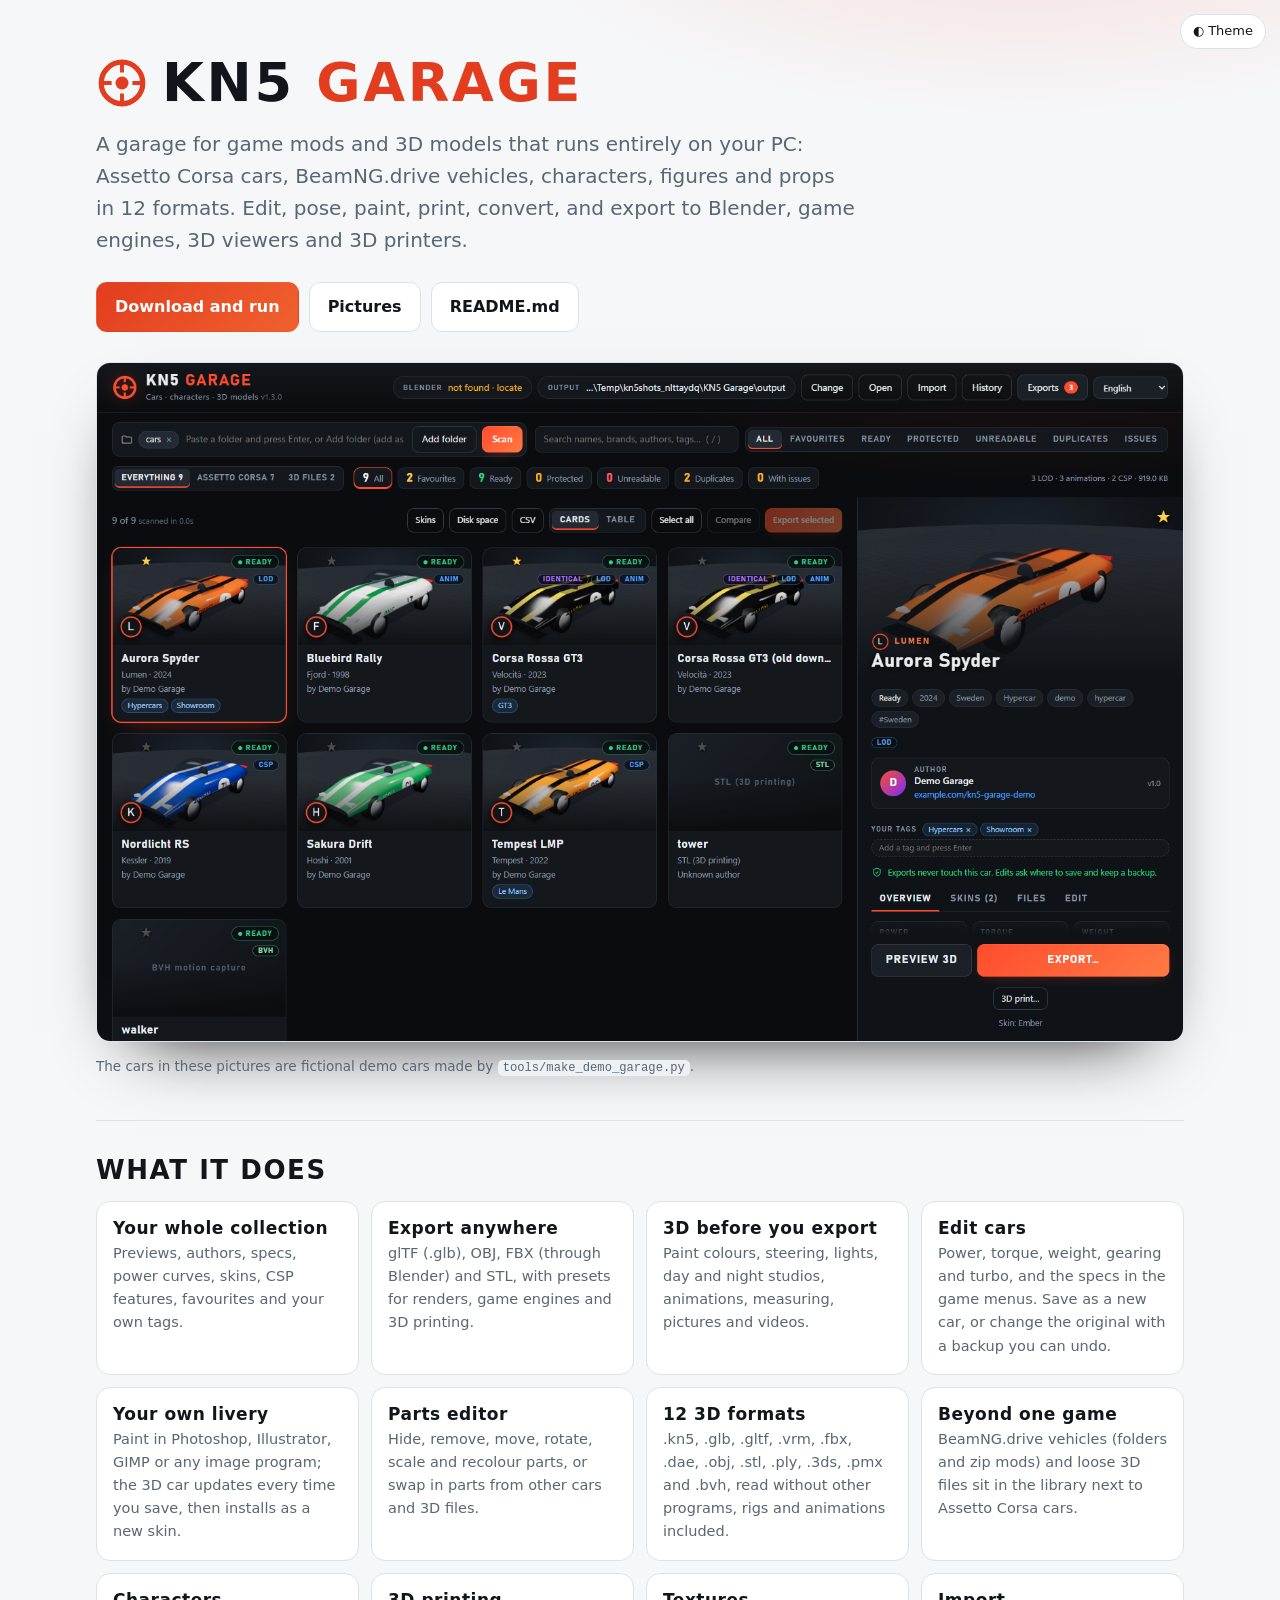
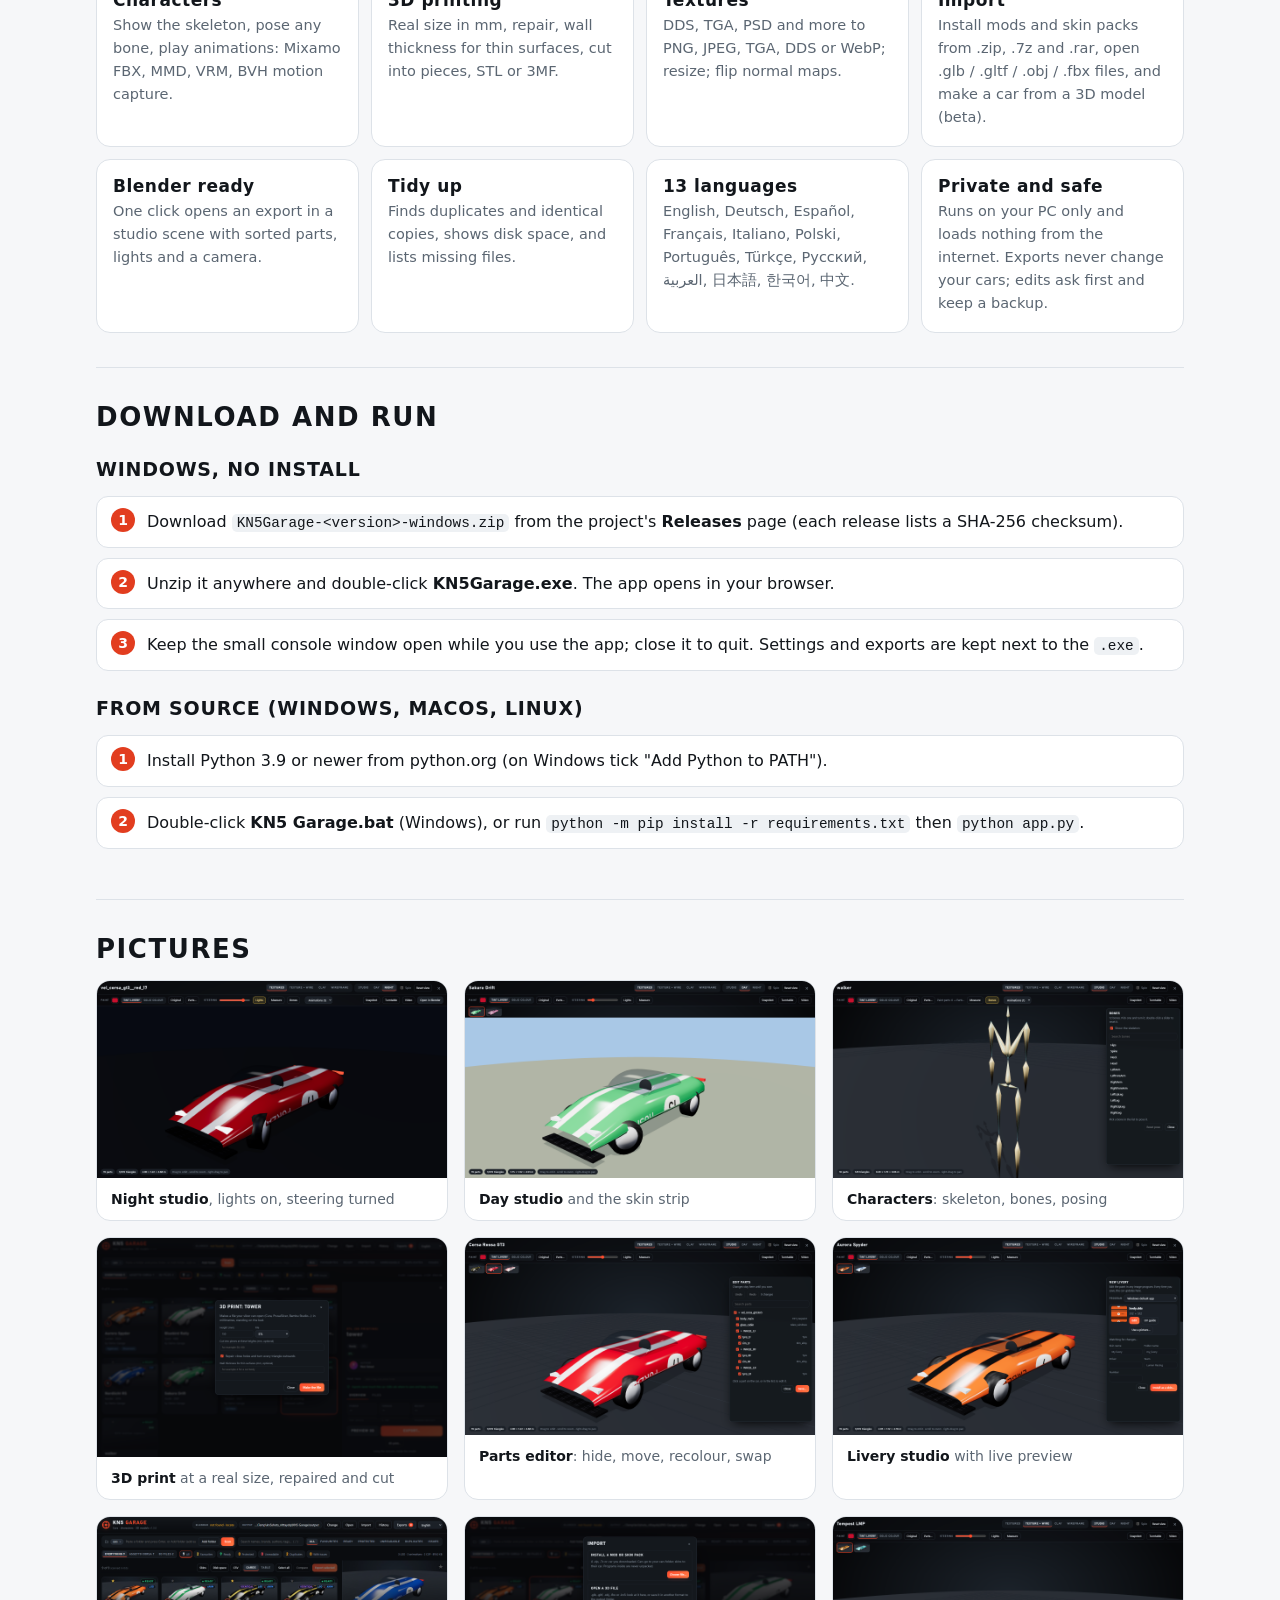
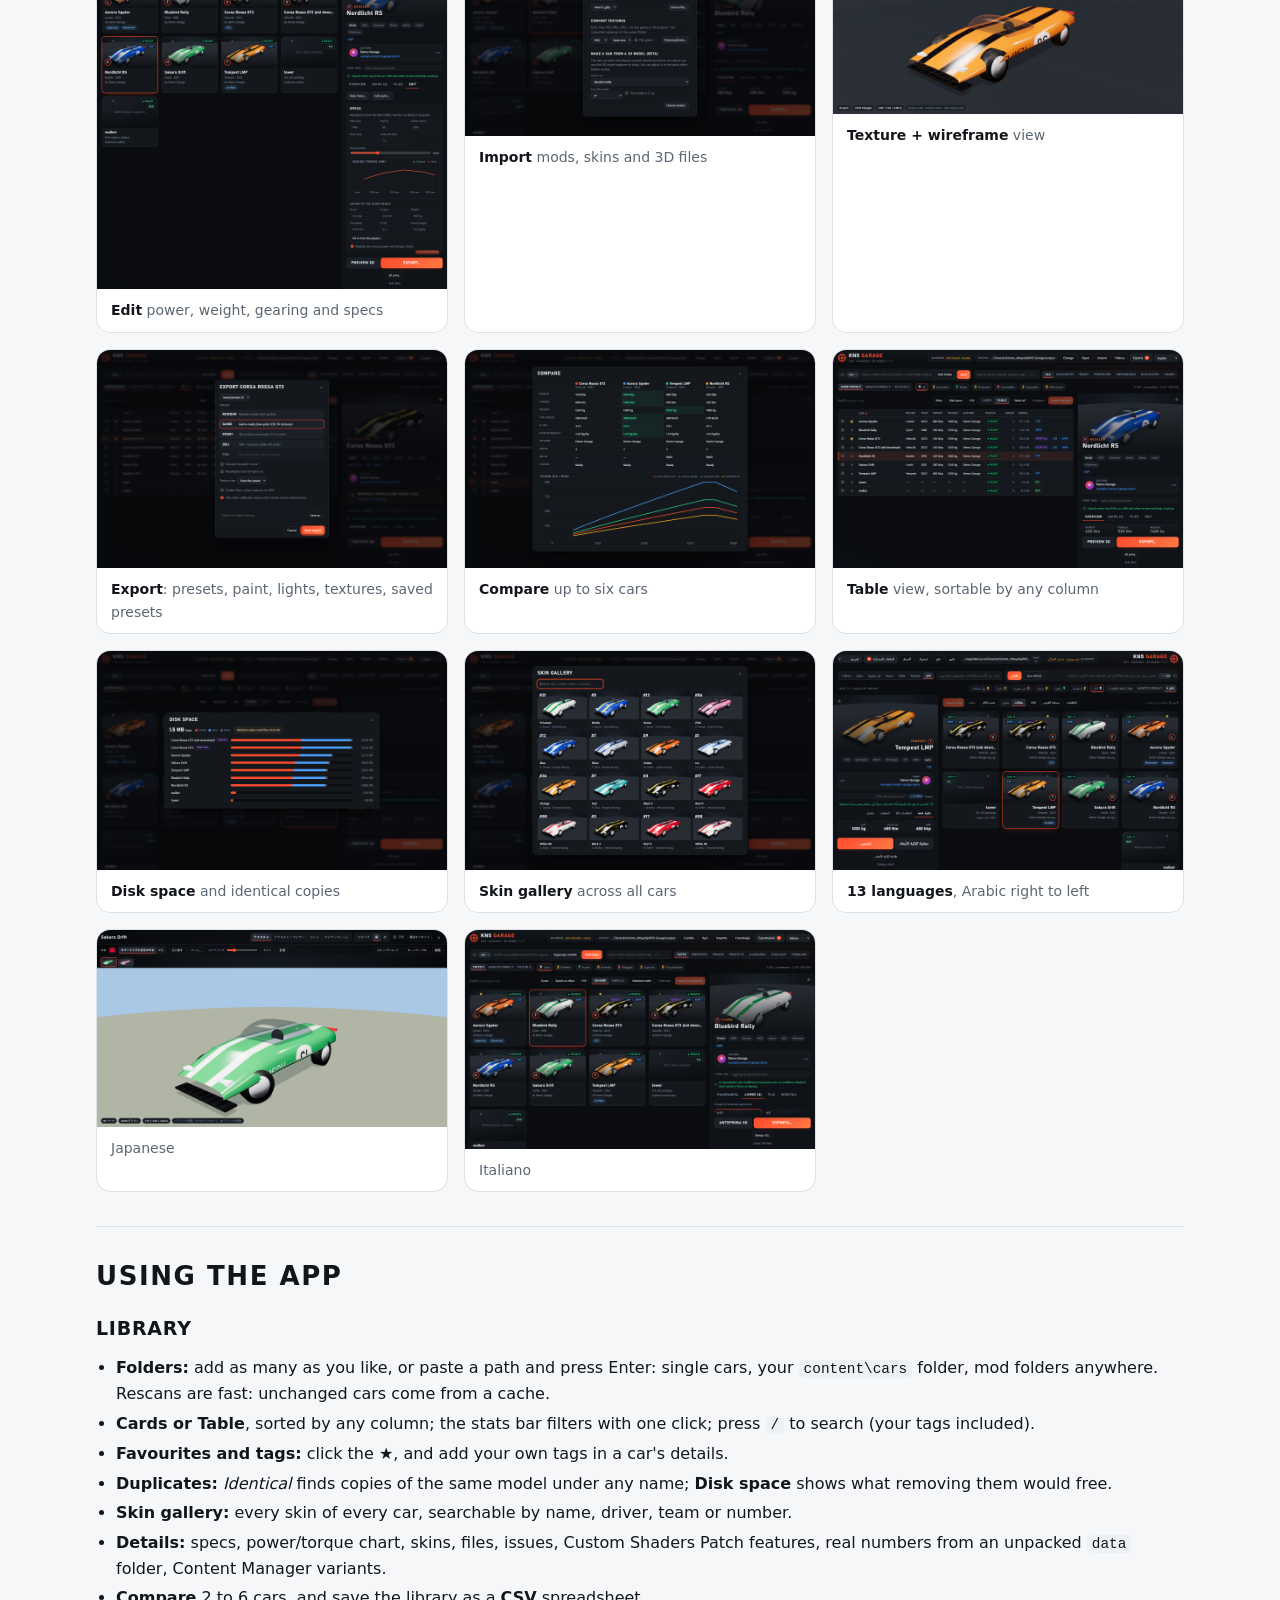
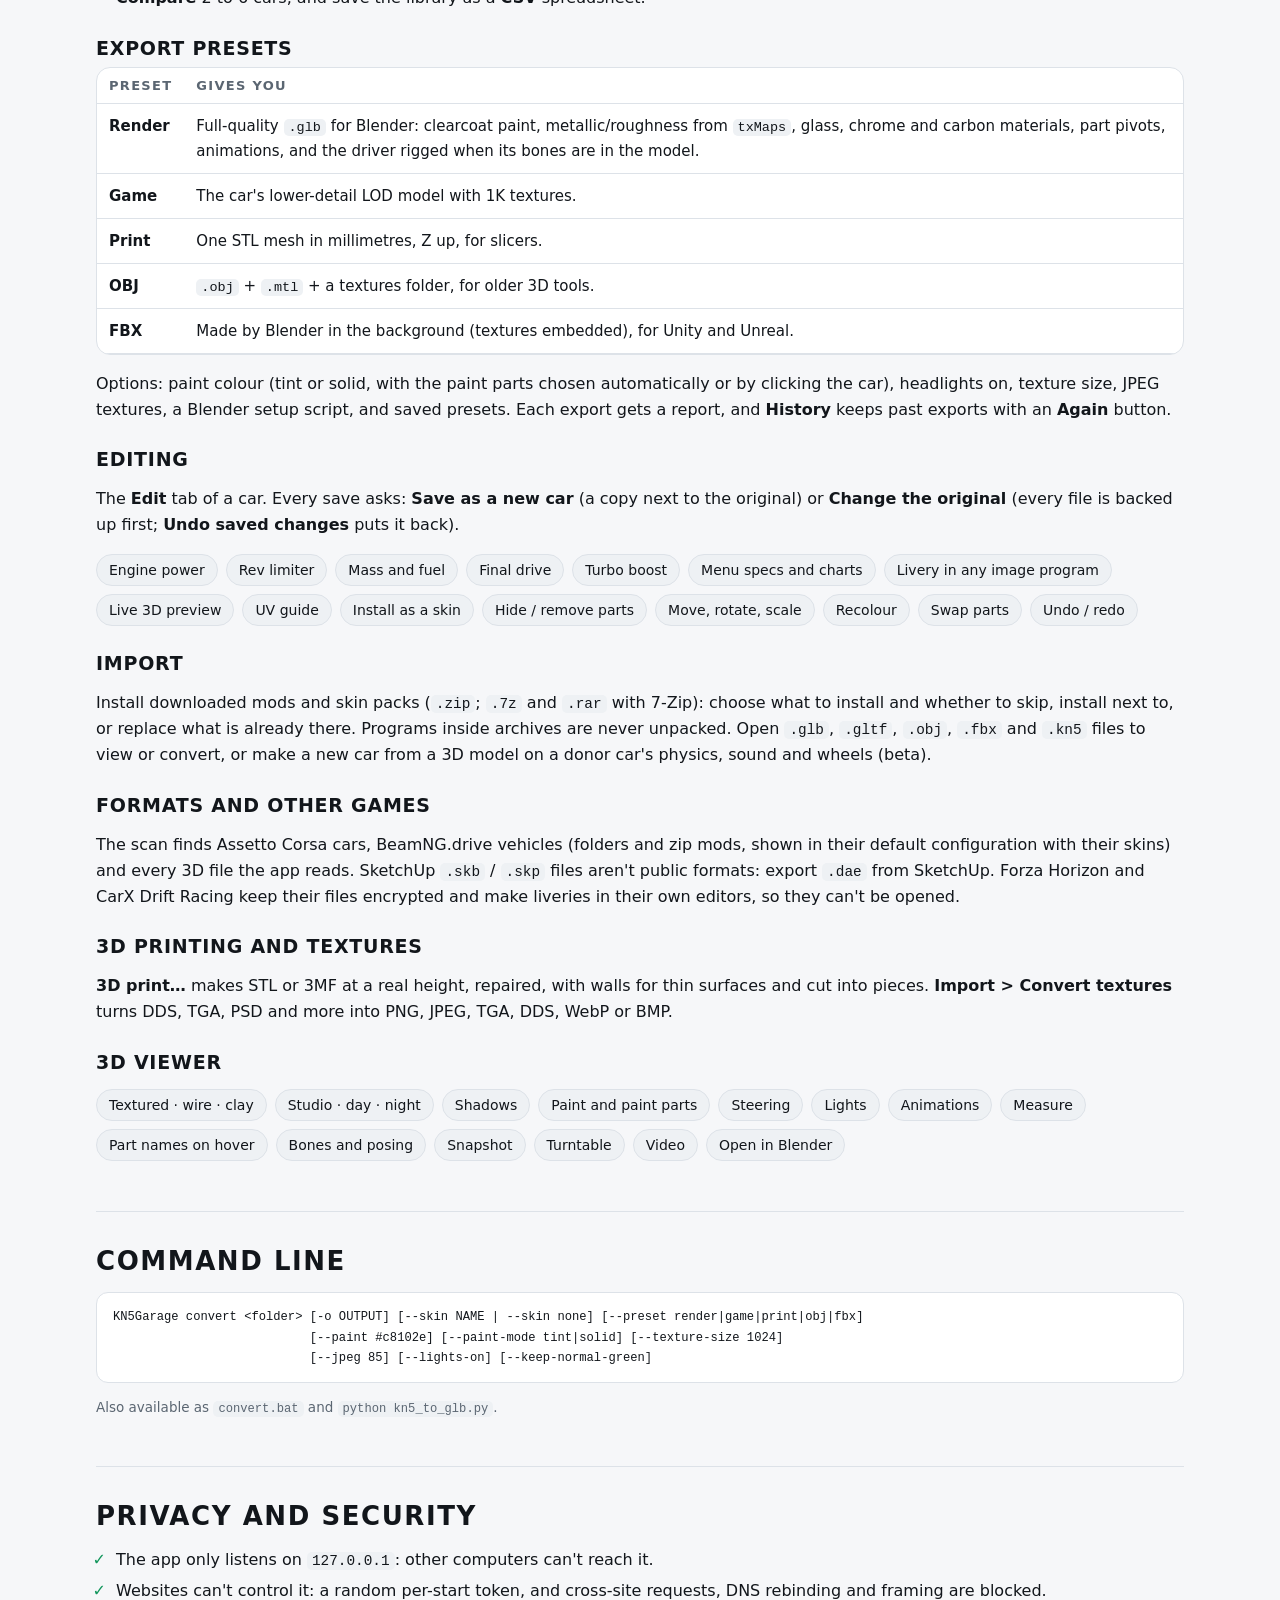
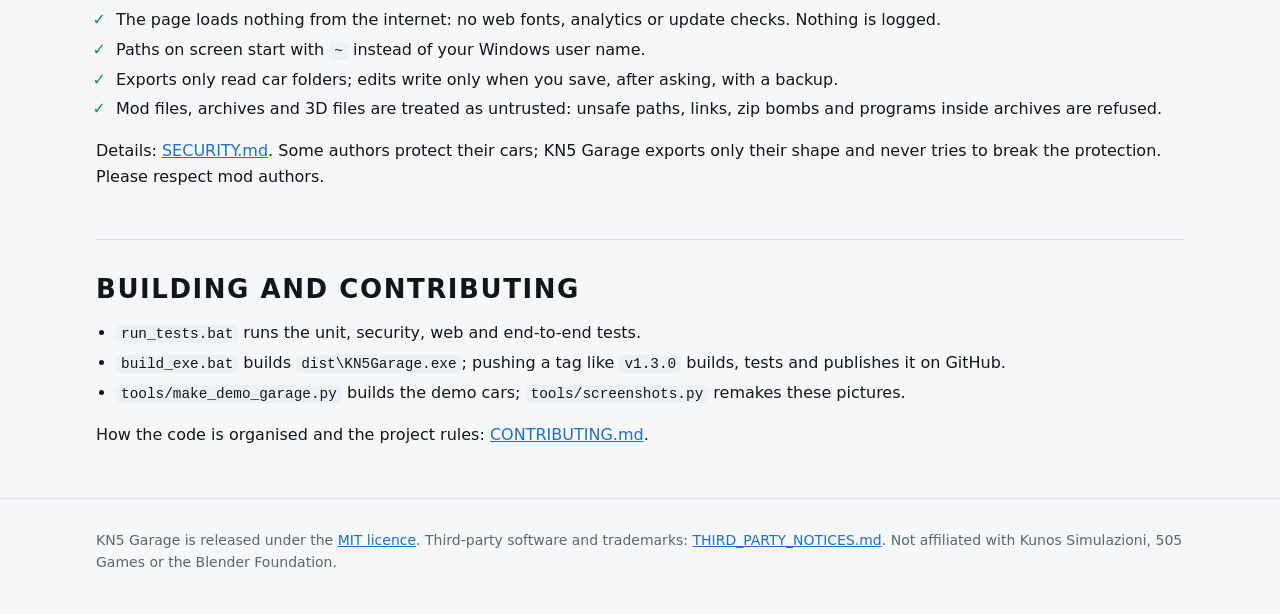
==== commit f311eaa5: "KN5 Garage 1.3.0: more games, 12 formats, characters, 3D printing, textures - Library: BeamNG.drive " ====
--- a/README.html
+++ b/README.html
@@ -98,8 +98,9 @@
         </svg>
         <h1>KN5 <span>GARAGE</span></h1>
       </div>
-      <p class="tagline">A garage for Assetto Corsa car mods that runs entirely on your PC: browse your collection,
-        edit cars, paint liveries, install mods, and export to Blender, game engines, 3D viewers and 3D printers.</p>
+      <p class="tagline">A garage for game mods and 3D models that runs entirely on your PC: Assetto Corsa cars,
+        BeamNG.drive vehicles, characters, figures and props in 12 formats. Edit, pose, paint, print, convert, and
+        export to Blender, game engines, 3D viewers and 3D printers.</p>
       <div class="cta">
         <a class="btn primary" href="#run">Download and run</a>
         <a class="btn" href="#pictures">Pictures</a>
@@ -122,6 +123,11 @@
         <div class="feature"><b>Edit cars</b><p>Power, torque, weight, gearing and turbo, and the specs in the game menus. Save as a new car, or change the original with a backup you can undo.</p></div>
         <div class="feature"><b>Your own livery</b><p>Paint in Photoshop, Illustrator, GIMP or any image program; the 3D car updates every time you save, then installs as a new skin.</p></div>
         <div class="feature"><b>Parts editor</b><p>Hide, remove, move, rotate, scale and recolour parts, or swap in parts from other cars and 3D files.</p></div>
+        <div class="feature"><b>12 3D formats</b><p>.kn5, .glb, .gltf, .vrm, .fbx, .dae, .obj, .stl, .ply, .3ds, .pmx and .bvh, read without other programs, rigs and animations included.</p></div>
+        <div class="feature"><b>Beyond one game</b><p>BeamNG.drive vehicles (folders and zip mods) and loose 3D files sit in the library next to Assetto Corsa cars.</p></div>
+        <div class="feature"><b>Characters</b><p>Show the skeleton, pose any bone, play animations: Mixamo FBX, MMD, VRM, BVH motion capture.</p></div>
+        <div class="feature"><b>3D printing</b><p>Real size in mm, repair, wall thickness for thin surfaces, cut into pieces, STL or 3MF.</p></div>
+        <div class="feature"><b>Textures</b><p>DDS, TGA, PSD and more to PNG, JPEG, TGA, DDS or WebP; resize; flip normal maps.</p></div>
         <div class="feature"><b>Import</b><p>Install mods and skin packs from .zip, .7z and .rar, open .glb / .gltf / .obj / .fbx files, and make a car from a 3D model (beta).</p></div>
         <div class="feature"><b>Blender ready</b><p>One click opens an export in a studio scene with sorted parts, lights and a camera.</p></div>
         <div class="feature"><b>Tidy up</b><p>Finds duplicates and identical copies, shows disk space, and lists missing files.</p></div>
@@ -150,6 +156,8 @@
       <div class="gallery">
         <figure><img src="docs/screenshots/viewer-night.png" alt="3D viewer at night with the lights on and the front wheels turned" width="1600" height="900" loading="lazy"><figcaption><b>Night studio</b>, lights on, steering turned</figcaption></figure>
         <figure><img src="docs/screenshots/viewer-day.png" alt="3D viewer in daylight with the skin strip" width="1600" height="900" loading="lazy"><figcaption><b>Day studio</b> and the skin strip</figcaption></figure>
+        <figure><img src="docs/screenshots/character.png" alt="A motion-capture skeleton with the Bones panel for posing" width="1600" height="900" loading="lazy"><figcaption><b>Characters</b>: skeleton, bones, posing</figcaption></figure>
+        <figure><img src="docs/screenshots/print.png" alt="3D print: height, cuts, repair and wall thickness" width="1600" height="1000" loading="lazy"><figcaption><b>3D print</b> at a real size, repaired and cut</figcaption></figure>
         <figure><img src="docs/screenshots/parts-editor.png" alt="The parts editor: a part selected on the car, with move, colour and swap tools" width="1600" height="900" loading="lazy"><figcaption><b>Parts editor</b>: hide, move, recolour, swap</figcaption></figure>
         <figure><img src="docs/screenshots/livery.png" alt="The livery studio: paint textures to edit in an image program, with a live 3D preview" width="1600" height="900" loading="lazy"><figcaption><b>Livery studio</b> with live preview</figcaption></figure>
         <figure><img src="docs/screenshots/edit.png" alt="The Edit tab: physics, menu specs and power curve" width="1600" height="1700" loading="lazy"><figcaption><b>Edit</b> power, weight, gearing and specs</figcaption></figure>
@@ -209,11 +217,19 @@
         Programs inside archives are never unpacked. Open <code>.glb</code>, <code>.gltf</code>, <code>.obj</code>,
         <code>.fbx</code> and <code>.kn5</code> files to view or convert, or make a new car from a 3D model on a donor
         car's physics, sound and wheels (beta).</p>
+      <h3>Formats and other games</h3>
+      <p>The scan finds Assetto Corsa cars, BeamNG.drive vehicles (folders and zip mods, shown in their default
+        configuration with their skins) and every 3D file the app reads. SketchUp <code>.skb</code> / <code>.skp</code>
+        files aren't public formats: export <code>.dae</code> from SketchUp. Forza Horizon and CarX Drift Racing keep their
+        files encrypted and make liveries in their own editors, so they can't be opened.</p>
+      <h3>3D printing and textures</h3>
+      <p><b>3D print…</b> makes STL or 3MF at a real height, repaired, with walls for thin surfaces and cut into pieces.
+        <b>Import &gt; Convert textures</b> turns DDS, TGA, PSD and more into PNG, JPEG, TGA, DDS, WebP or BMP.</p>
       <h3>3D viewer</h3>
       <ul class="pill-list">
         <li>Textured · wire · clay</li><li>Studio · day · night</li><li>Shadows</li><li>Paint and paint parts</li>
         <li>Steering</li><li>Lights</li><li>Animations</li><li>Measure</li><li>Part names on hover</li>
-        <li>Snapshot</li><li>Turntable</li><li>Video</li><li>Open in Blender</li>
+        <li>Bones and posing</li><li>Snapshot</li><li>Turntable</li><li>Video</li><li>Open in Blender</li>
       </ul>
     </section>
 
@@ -242,7 +258,7 @@
       <h2>Building and contributing</h2>
       <ul>
         <li><code>run_tests.bat</code> runs the unit, security, web and end-to-end tests.</li>
-        <li><code>build_exe.bat</code> builds <code>dist\KN5Garage.exe</code>; pushing a tag like <code>v1.2.0</code> builds, tests and publishes it on GitHub.</li>
+        <li><code>build_exe.bat</code> builds <code>dist\KN5Garage.exe</code>; pushing a tag like <code>v1.3.0</code> builds, tests and publishes it on GitHub.</li>
         <li><code>tools/make_demo_garage.py</code> builds the demo cars; <code>tools/screenshots.py</code> remakes these pictures.</li>
       </ul>
       <p>How the code is organised and the project rules: <a href="CONTRIBUTING.md">CONTRIBUTING.md</a>.</p>
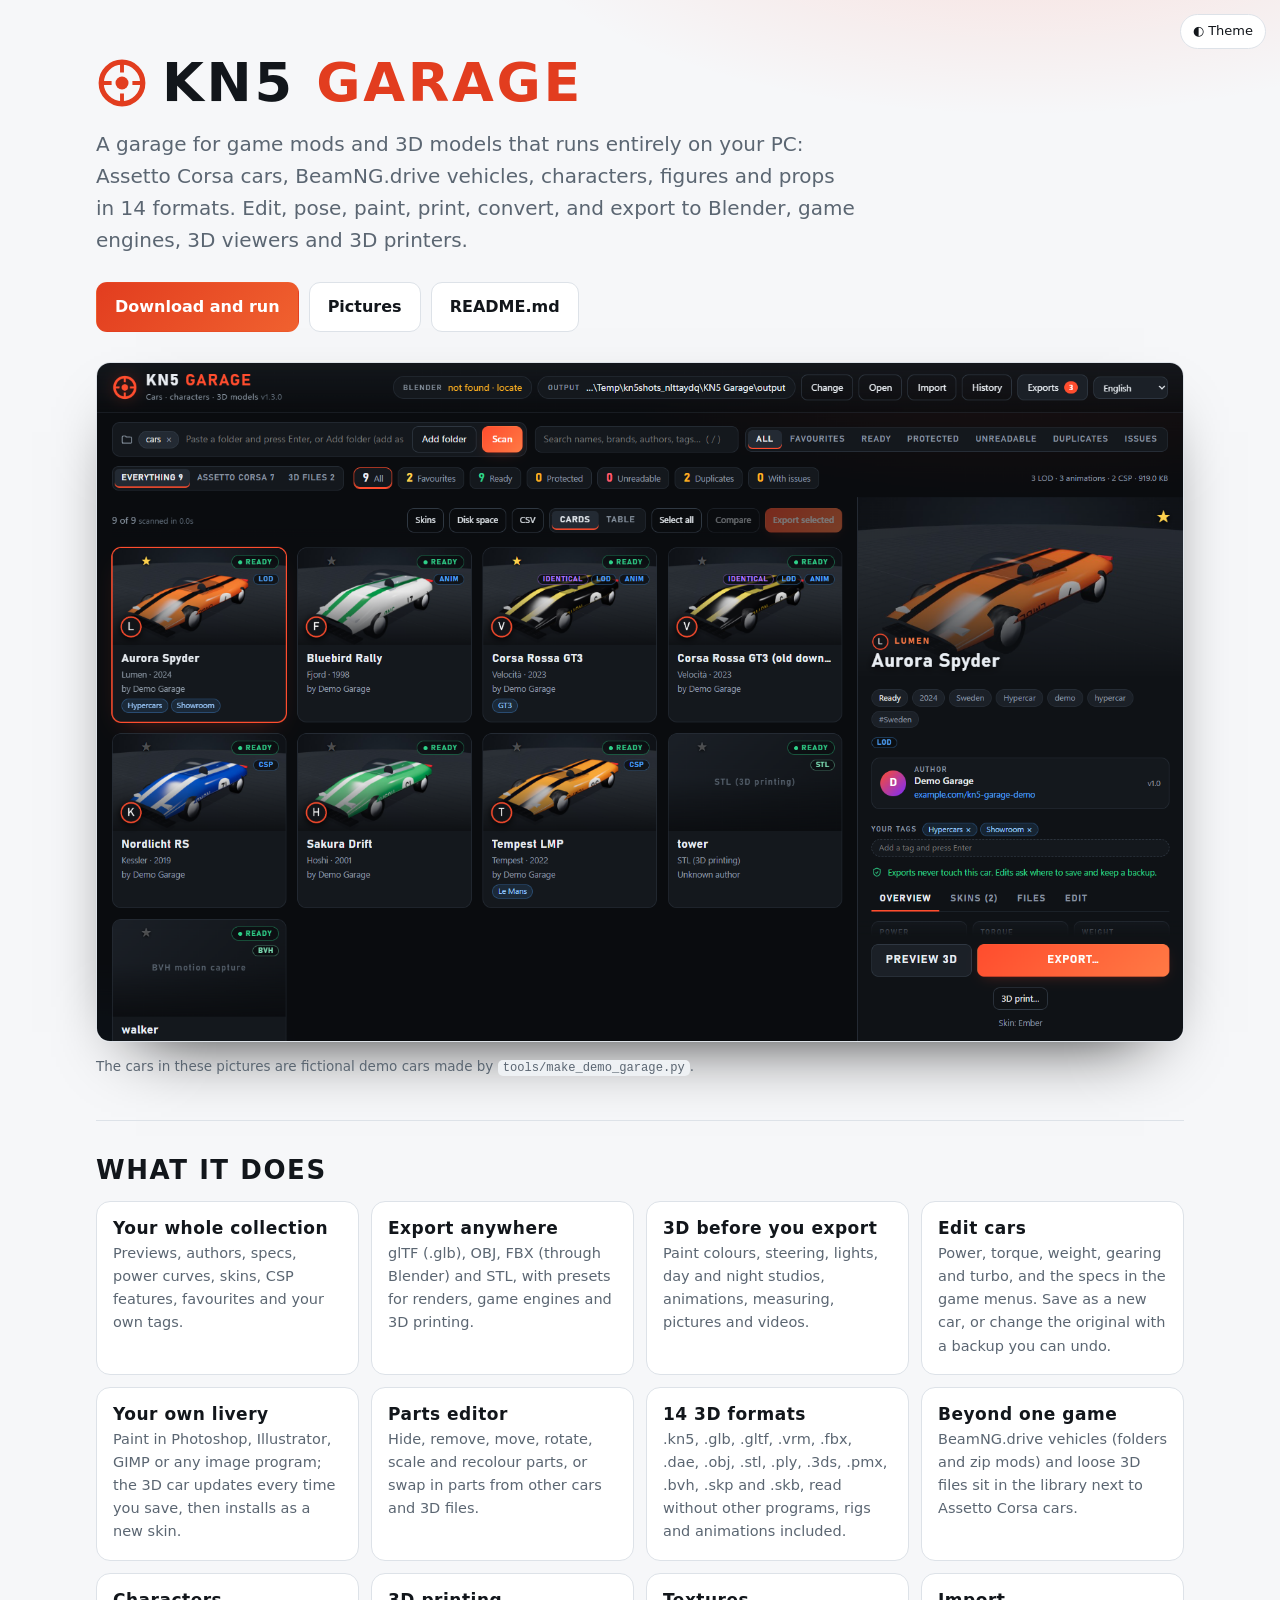
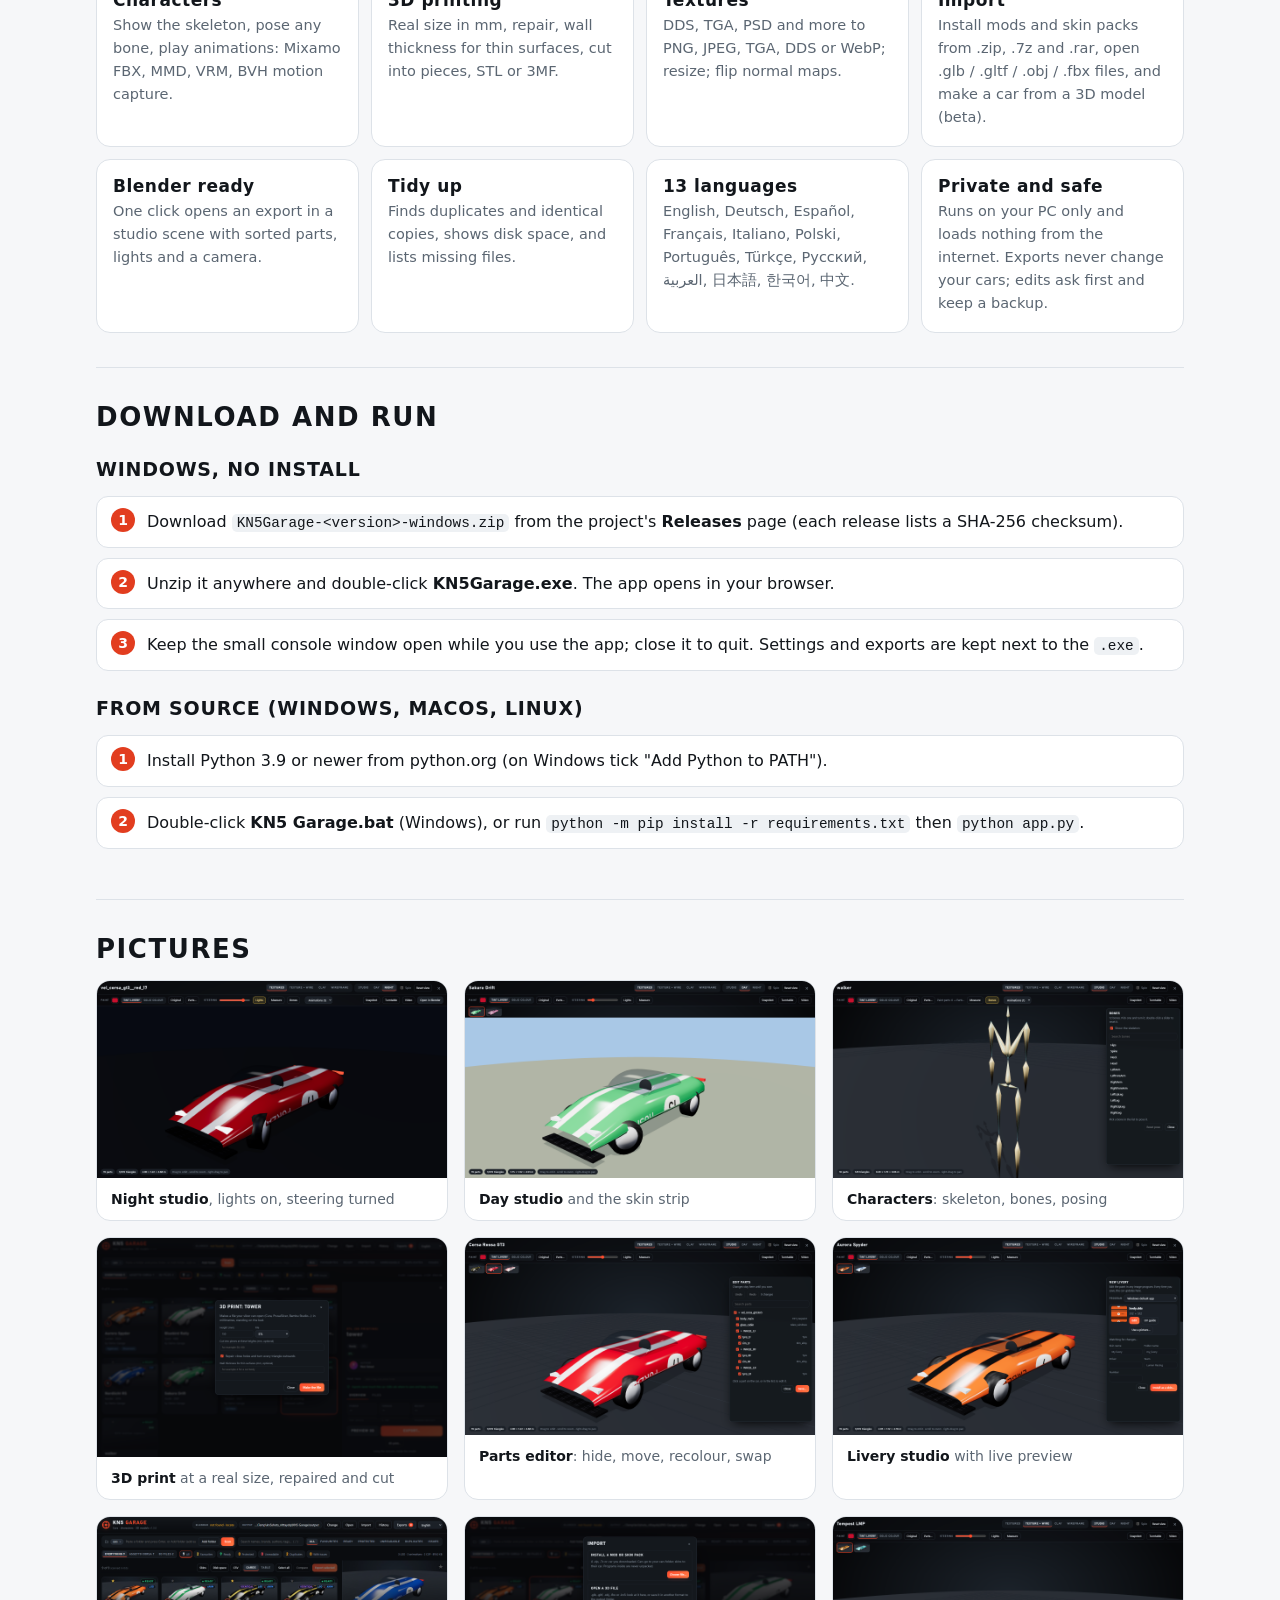
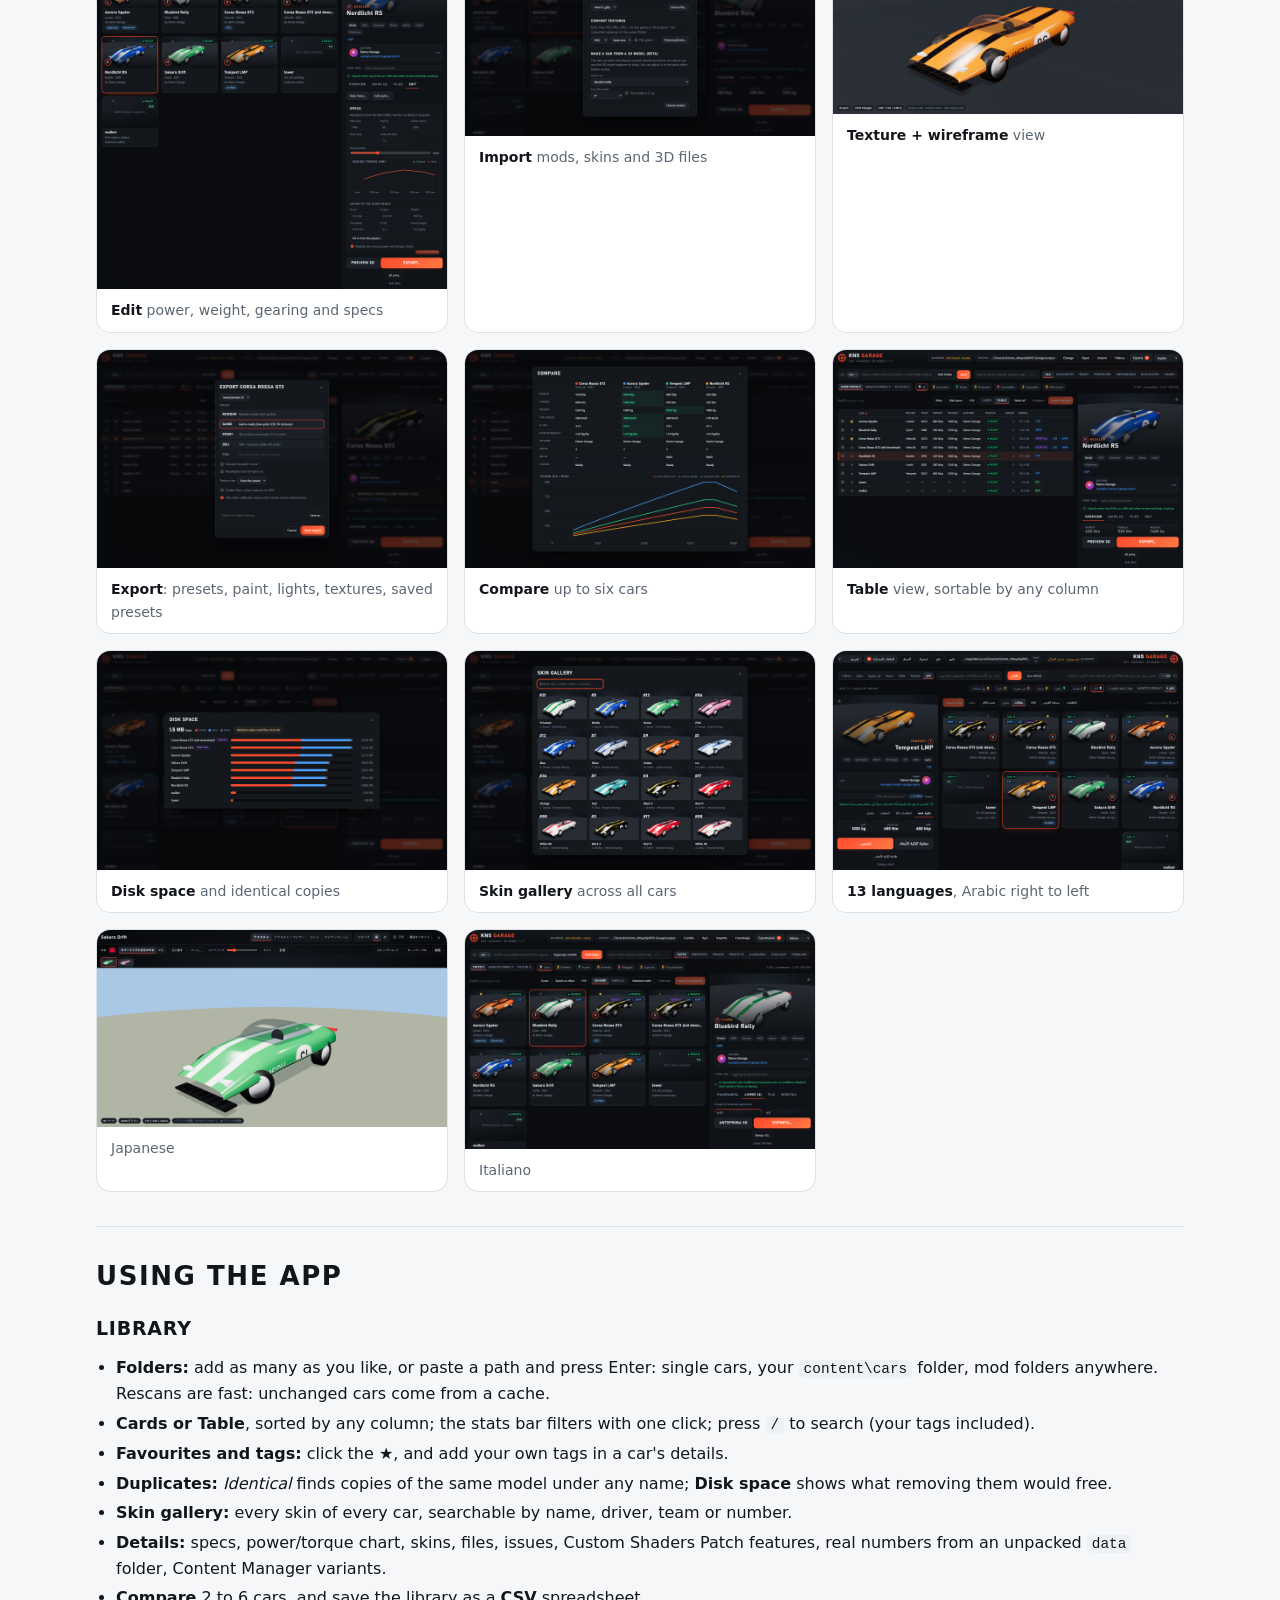
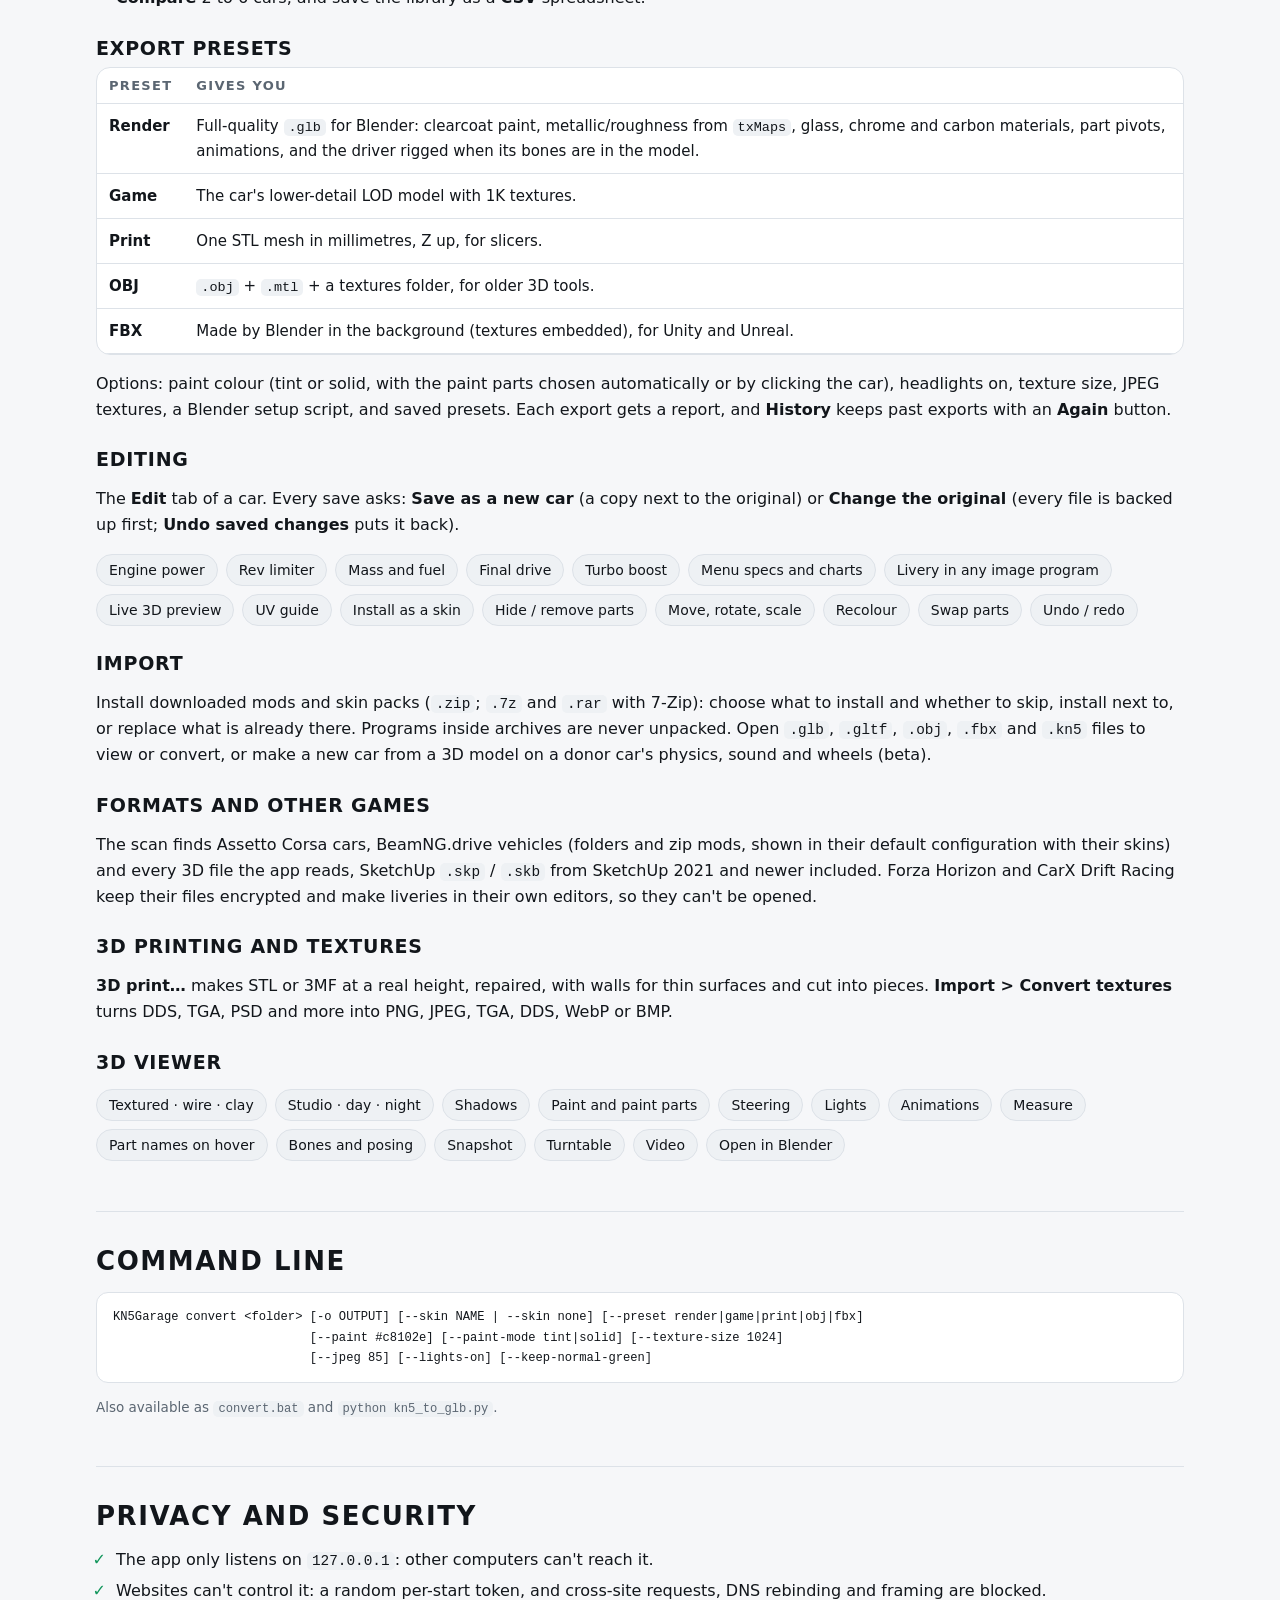
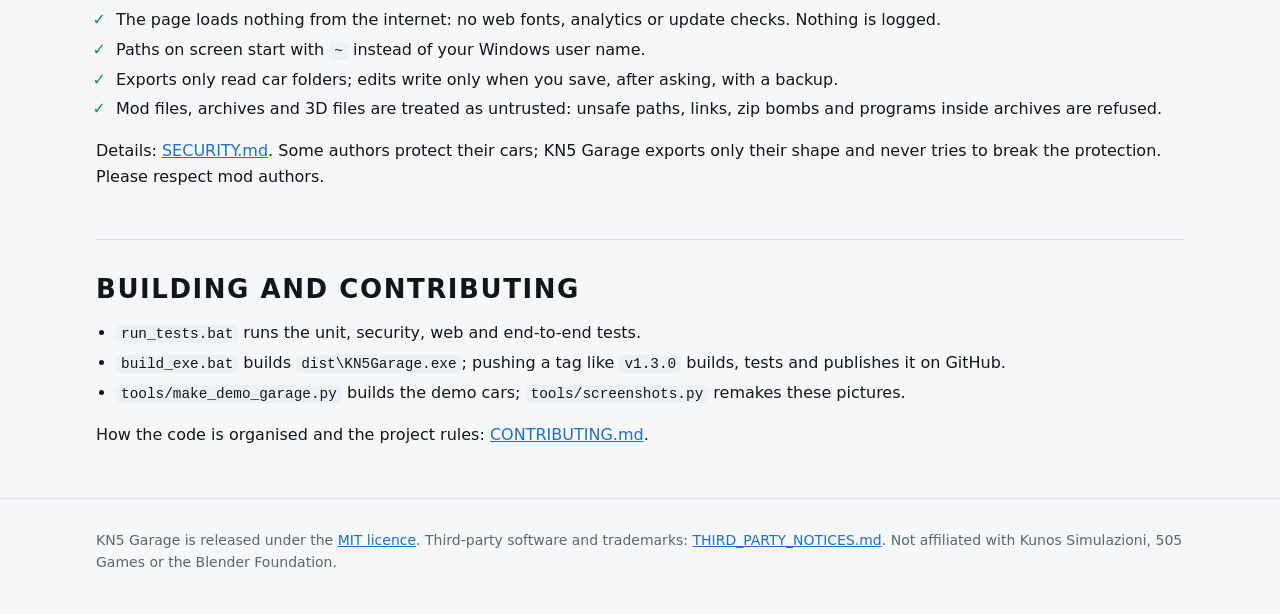
==== commit 42db7990: "Read SketchUp .skp and .skb files (SketchUp 2021 and newer) Co-Authored-By: Claude Opus 5.5 <noreply" ====
--- a/README.html
+++ b/README.html
@@ -99,7 +99,7 @@
         <h1>KN5 <span>GARAGE</span></h1>
       </div>
       <p class="tagline">A garage for game mods and 3D models that runs entirely on your PC: Assetto Corsa cars,
-        BeamNG.drive vehicles, characters, figures and props in 12 formats. Edit, pose, paint, print, convert, and
+        BeamNG.drive vehicles, characters, figures and props in 14 formats. Edit, pose, paint, print, convert, and
         export to Blender, game engines, 3D viewers and 3D printers.</p>
       <div class="cta">
         <a class="btn primary" href="#run">Download and run</a>
@@ -123,7 +123,7 @@
         <div class="feature"><b>Edit cars</b><p>Power, torque, weight, gearing and turbo, and the specs in the game menus. Save as a new car, or change the original with a backup you can undo.</p></div>
         <div class="feature"><b>Your own livery</b><p>Paint in Photoshop, Illustrator, GIMP or any image program; the 3D car updates every time you save, then installs as a new skin.</p></div>
         <div class="feature"><b>Parts editor</b><p>Hide, remove, move, rotate, scale and recolour parts, or swap in parts from other cars and 3D files.</p></div>
-        <div class="feature"><b>12 3D formats</b><p>.kn5, .glb, .gltf, .vrm, .fbx, .dae, .obj, .stl, .ply, .3ds, .pmx and .bvh, read without other programs, rigs and animations included.</p></div>
+        <div class="feature"><b>14 3D formats</b><p>.kn5, .glb, .gltf, .vrm, .fbx, .dae, .obj, .stl, .ply, .3ds, .pmx, .bvh, .skp and .skb, read without other programs, rigs and animations included.</p></div>
         <div class="feature"><b>Beyond one game</b><p>BeamNG.drive vehicles (folders and zip mods) and loose 3D files sit in the library next to Assetto Corsa cars.</p></div>
         <div class="feature"><b>Characters</b><p>Show the skeleton, pose any bone, play animations: Mixamo FBX, MMD, VRM, BVH motion capture.</p></div>
         <div class="feature"><b>3D printing</b><p>Real size in mm, repair, wall thickness for thin surfaces, cut into pieces, STL or 3MF.</p></div>
@@ -219,8 +219,8 @@
         car's physics, sound and wheels (beta).</p>
       <h3>Formats and other games</h3>
       <p>The scan finds Assetto Corsa cars, BeamNG.drive vehicles (folders and zip mods, shown in their default
-        configuration with their skins) and every 3D file the app reads. SketchUp <code>.skb</code> / <code>.skp</code>
-        files aren't public formats: export <code>.dae</code> from SketchUp. Forza Horizon and CarX Drift Racing keep their
+        configuration with their skins) and every 3D file the app reads, SketchUp <code>.skp</code> / <code>.skb</code>
+        from SketchUp 2021 and newer included. Forza Horizon and CarX Drift Racing keep their
         files encrypted and make liveries in their own editors, so they can't be opened.</p>
       <h3>3D printing and textures</h3>
       <p><b>3D print…</b> makes STL or 3MF at a real height, repaired, with walls for thin surfaces and cut into pieces.
